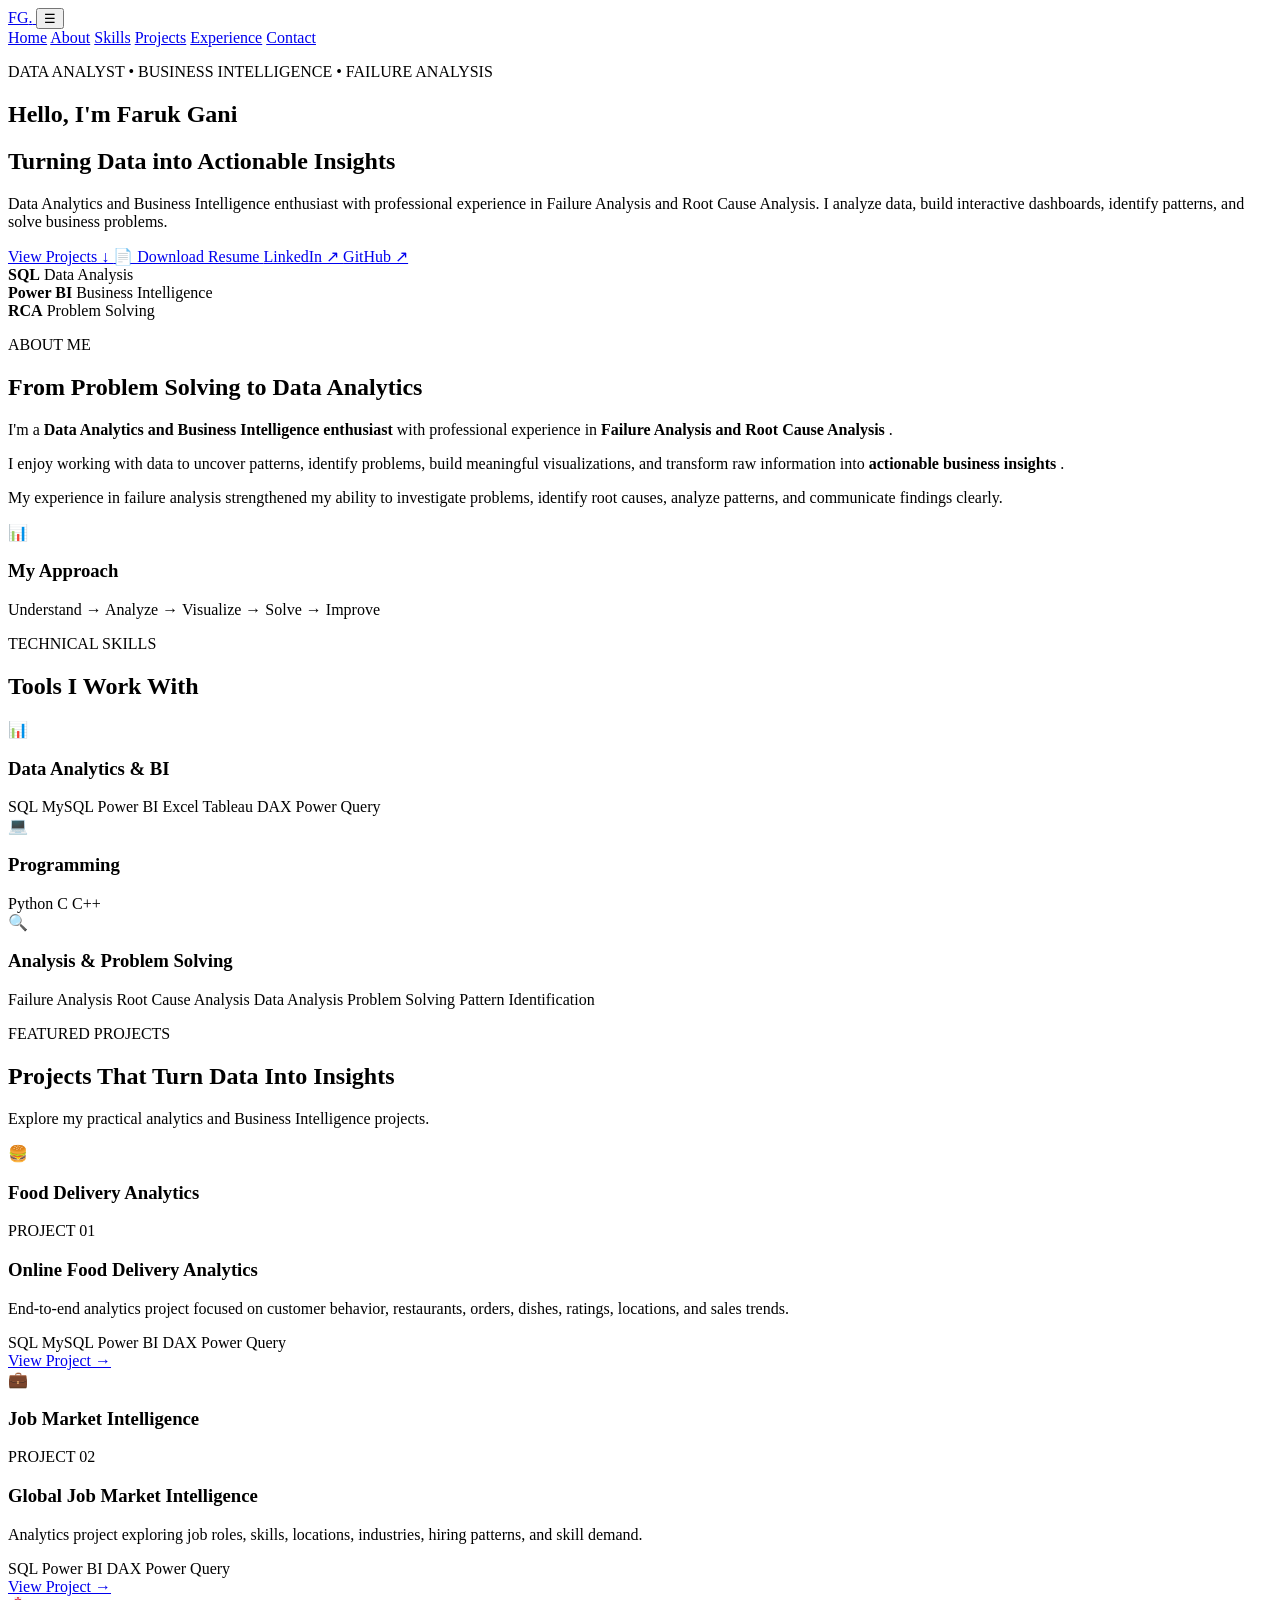
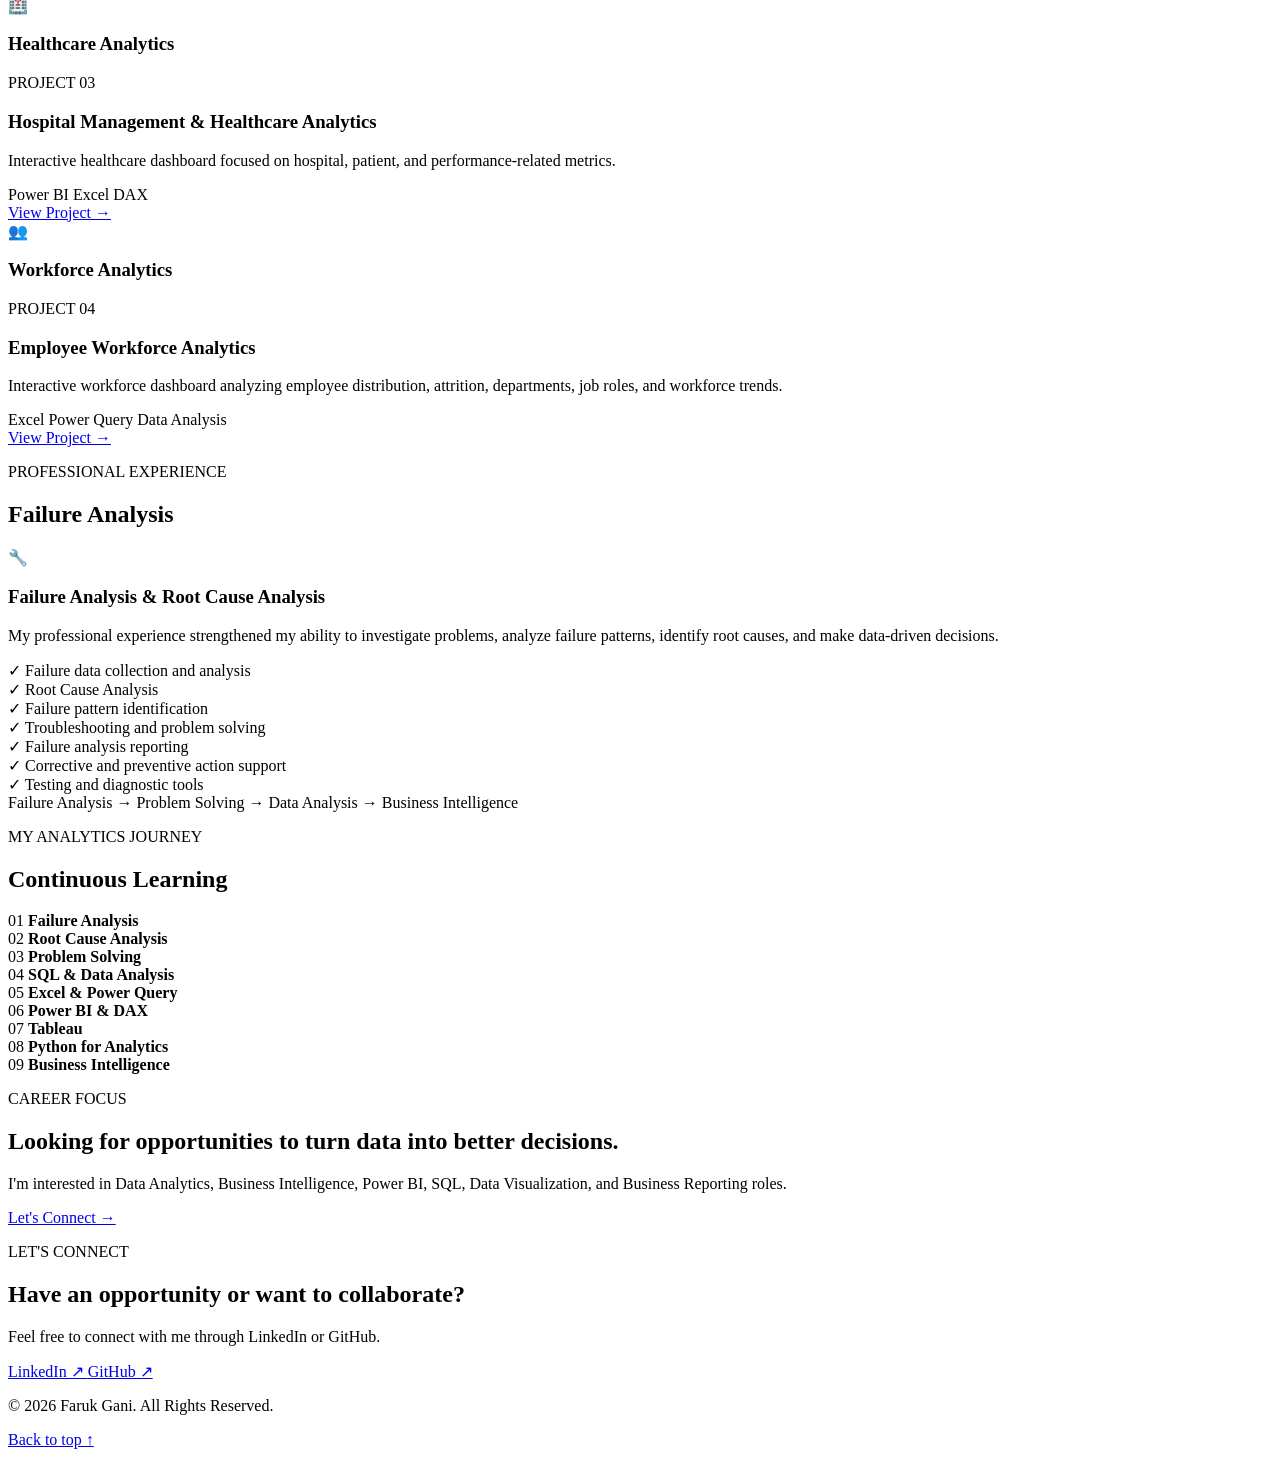
==== index.html @ 57f6fd1f "Add files via upload" ====
<!DOCTYPE html>
<html lang="en">
<head>
    <meta charset="UTF-8">
    <meta name="viewport" content="width=device-width, initial-scale=1.0">

    <meta name="description"
          content="Faruk Gani - Data Analyst, Business Intelligence and Failure Analysis Portfolio">

    <meta name="author" content="Faruk Gani">

    <title>Faruk Gani | Data Analyst & BI Portfolio</title>

    <link rel="stylesheet" href="style.css">

    <!-- Google Font -->
    <link rel="preconnect" href="https://fonts.googleapis.com">
    <link rel="preconnect" href="https://fonts.gstatic.com" crossorigin>

    <link href="https://fonts.googleapis.com/css2?family=Inter:wght@400;500;600;700;800&display=swap"
          rel="stylesheet">
</head>

<body>

<!-- ================= NAVBAR ================= -->

<header class="navbar">

    <div class="container nav-container">

        <a href="#home" class="logo">
            FG<span>.</span>
        </a>

        <button class="menu-toggle" aria-label="Open navigation">
            ☰
        </button>

        <nav class="nav-links">

            <a href="#home">Home</a>
            <a href="#about">About</a>
            <a href="#skills">Skills</a>
            <a href="#projects">Projects</a>
            <a href="#experience">Experience</a>
            <a href="#contact">Contact</a>

        </nav>

    </div>

</header>


<!-- ================= MAIN ================= -->

<main>


<!-- ================= HERO ================= -->

<section id="home" class="hero">

    <div class="hero-glow"></div>

    <div class="container hero-container">

        <div class="hero-content">

            <p class="eyebrow">
                DATA ANALYST • BUSINESS INTELLIGENCE • FAILURE ANALYSIS
            </p>

            <h1>
                Hello, I'm
                <span>Faruk Gani</span>
            </h1>

            <h2>
                Turning Data into
                <span>Actionable Insights</span>
            </h2>

            <p class="hero-description">

                Data Analytics and Business Intelligence enthusiast with
                professional experience in Failure Analysis and Root Cause
                Analysis. I analyze data, build interactive dashboards,
                identify patterns, and solve business problems.

            </p>


            <!-- HERO BUTTONS -->

<div class="hero-buttons">

    <a href="#projects" class="btn btn-primary">
        View Projects ↓
    </a>

    <a href="Faruk-Gani-Resume.pdf"
       download
       class="btn btn-resume">
        📄 Download Resume
    </a>

    <a href="https://www.linkedin.com/in/faruk-gani-562056240"
       target="_blank"
       rel="noopener noreferrer"
       class="btn btn-outline">
        LinkedIn ↗
    </a>

    <a href="https://github.com/farukgani"
       target="_blank"
       rel="noopener noreferrer"
       class="btn btn-outline">
        GitHub ↗
    </a>

</div>


            <!-- QUICK STATS -->

            <div class="quick-stats">

                <div class="stat">

                    <strong>SQL</strong>

                    <span>
                        Data Analysis
                    </span>

                </div>


                <div class="stat">

                    <strong>Power BI</strong>

                    <span>
                        Business Intelligence
                    </span>

                </div>


                <div class="stat">

                    <strong>RCA</strong>

                    <span>
                        Problem Solving
                    </span>

                </div>

            </div>

        </div>

    </div>

</section>



<!-- ================= ABOUT ================= -->

<section id="about" class="section">

    <div class="container">

        <div class="section-heading">

            <p class="section-label">
                ABOUT ME
            </p>

            <h2>
                From Problem Solving to Data Analytics
            </h2>

        </div>


        <div class="about-grid">


            <div class="about-text">

                <p>

                    I'm a
                    <strong>
                        Data Analytics and Business Intelligence enthusiast
                    </strong>
                    with professional experience in
                    <strong>
                        Failure Analysis and Root Cause Analysis
                    </strong>.

                </p>


                <p>

                    I enjoy working with data to uncover patterns,
                    identify problems, build meaningful visualizations,
                    and transform raw information into
                    <strong>
                        actionable business insights
                    </strong>.

                </p>


                <p>

                    My experience in failure analysis strengthened my
                    ability to investigate problems, identify root causes,
                    analyze patterns, and communicate findings clearly.

                </p>

            </div>


            <div class="about-card">

                <div class="about-icon">
                    📊
                </div>

                <h3>
                    My Approach
                </h3>

                <p>
                    Understand → Analyze → Visualize → Solve → Improve
                </p>

            </div>

        </div>

    </div>

</section>



<!-- ================= SKILLS ================= -->

<section id="skills" class="section section-dark">

    <div class="container">

        <div class="section-heading center">

            <p class="section-label">
                TECHNICAL SKILLS
            </p>

            <h2>
                Tools I Work With
            </h2>

        </div>


        <div class="skills-grid">


            <!-- DATA ANALYTICS -->

            <div class="skill-card">

                <div class="skill-icon">
                    📊
                </div>

                <h3>
                    Data Analytics & BI
                </h3>

                <div class="tags">

                    <span>SQL</span>
                    <span>MySQL</span>
                    <span>Power BI</span>
                    <span>Excel</span>
                    <span>Tableau</span>
                    <span>DAX</span>
                    <span>Power Query</span>

                </div>

            </div>


            <!-- PROGRAMMING -->

            <div class="skill-card">

                <div class="skill-icon">
                    💻
                </div>

                <h3>
                    Programming
                </h3>

                <div class="tags">

                    <span>Python</span>
                    <span>C</span>
                    <span>C++</span>

                </div>

            </div>


            <!-- PROBLEM SOLVING -->

            <div class="skill-card">

                <div class="skill-icon">
                    🔍
                </div>

                <h3>
                    Analysis & Problem Solving
                </h3>

                <div class="tags">

                    <span>Failure Analysis</span>
                    <span>Root Cause Analysis</span>
                    <span>Data Analysis</span>
                    <span>Problem Solving</span>
                    <span>Pattern Identification</span>

                </div>

            </div>

        </div>

    </div>

</section>



<!-- ================= PROJECTS ================= -->

<section id="projects" class="section">

    <div class="container">

        <div class="section-heading">

            <p class="section-label">
                FEATURED PROJECTS
            </p>

            <h2>
                Projects That Turn Data Into Insights
            </h2>

            <p>
                Explore my practical analytics and Business Intelligence
                projects.
            </p>

        </div>


        <div class="projects-grid">


            <!-- PROJECT 1 -->

            <article class="project-card">

                <div class="project-image food">

                    <div class="project-icon">
                        🍔
                    </div>

                    <h3>
                        Food Delivery Analytics
                    </h3>

                </div>


                <div class="project-content">

                    <span class="project-number">
                        PROJECT 01
                    </span>

                    <h3>
                        Online Food Delivery Analytics
                    </h3>

                    <p>

                        End-to-end analytics project focused on customer
                        behavior, restaurants, orders, dishes, ratings,
                        locations, and sales trends.

                    </p>


                    <div class="tags">

                        <span>SQL</span>
                        <span>MySQL</span>
                        <span>Power BI</span>
                        <span>DAX</span>
                        <span>Power Query</span>

                    </div>


                    <a href="https://github.com/farukgani/Online-Food-Sales-Analysis-Dashboard"
                       target="_blank"
                       rel="noopener noreferrer"
                       class="project-link">

                        View Project →

                    </a>

                </div>

            </article>



            <!-- PROJECT 2 -->

            <article class="project-card">

                <div class="project-image jobs">

                    <div class="project-icon">
                        💼
                    </div>

                    <h3>
                        Job Market Intelligence
                    </h3>

                </div>


                <div class="project-content">

                    <span class="project-number">
                        PROJECT 02
                    </span>

                    <h3>
                        Global Job Market Intelligence
                    </h3>

                    <p>

                        Analytics project exploring job roles, skills,
                        locations, industries, hiring patterns,
                        and skill demand.

                    </p>


                    <div class="tags">

                        <span>SQL</span>
                        <span>Power BI</span>
                        <span>DAX</span>
                        <span>Power Query</span>

                    </div>


                    <a href="https://github.com/farukgani/Global-Job-Market-Intelligence-Dashboad"
                       target="_blank"
                       rel="noopener noreferrer"
                       class="project-link">

                        View Project →

                    </a>

                </div>

            </article>



            <!-- PROJECT 3 -->

            <article class="project-card">

                <div class="project-image hospital">

                    <div class="project-icon">
                        🏥
                    </div>

                    <h3>
                        Healthcare Analytics
                    </h3>

                </div>


                <div class="project-content">

                    <span class="project-number">
                        PROJECT 03
                    </span>

                    <h3>
                        Hospital Management & Healthcare Analytics
                    </h3>

                    <p>

                        Interactive healthcare dashboard focused on
                        hospital, patient, and performance-related
                        metrics.

                    </p>


                    <div class="tags">

                        <span>Power BI</span>
                        <span>Excel</span>
                        <span>DAX</span>

                    </div>


                    <a href="https://github.com/farukgani/Hospital-Management-and-Healthcare-Analytics-Dashboard"
                       target="_blank"
                       rel="noopener noreferrer"
                       class="project-link">

                        View Project →

                    </a>

                </div>

            </article>



            <!-- PROJECT 4 -->

            <article class="project-card">

                <div class="project-image employee">

                    <div class="project-icon">
                        👥
                    </div>

                    <h3>
                        Workforce Analytics
                    </h3>

                </div>


                <div class="project-content">

                    <span class="project-number">
                        PROJECT 04
                    </span>

                    <h3>
                        Employee Workforce Analytics
                    </h3>

                    <p>

                        Interactive workforce dashboard analyzing employee
                        distribution, attrition, departments, job roles,
                        and workforce trends.

                    </p>


                    <div class="tags">

                        <span>Excel</span>
                        <span>Power Query</span>
                        <span>Data Analysis</span>

                    </div>


                    <a href="https://github.com/farukgani/Employee-Workforce-Analytics-Dashboard-"
                       target="_blank"
                       rel="noopener noreferrer"
                       class="project-link">

                        View Project →

                    </a>

                </div>

            </article>


        </div>

    </div>

</section>



<!-- ================= EXPERIENCE ================= -->

<section id="experience" class="section section-light">

    <div class="container">

        <div class="section-heading">

            <p class="section-label">
                PROFESSIONAL EXPERIENCE
            </p>

            <h2>
                Failure Analysis
            </h2>

        </div>


        <div class="experience-card">


            <div class="experience-icon">
                🔧
            </div>


            <div class="experience-content">

                <h3>
                    Failure Analysis & Root Cause Analysis
                </h3>

                <p class="experience-summary">

                    My professional experience strengthened my ability
                    to investigate problems, analyze failure patterns,
                    identify root causes, and make data-driven decisions.

                </p>


                <div class="experience-list">

                    <div>
                        ✓ Failure data collection and analysis
                    </div>

                    <div>
                        ✓ Root Cause Analysis
                    </div>

                    <div>
                        ✓ Failure pattern identification
                    </div>

                    <div>
                        ✓ Troubleshooting and problem solving
                    </div>

                    <div>
                        ✓ Failure analysis reporting
                    </div>

                    <div>
                        ✓ Corrective and preventive action support
                    </div>

                    <div>
                        ✓ Testing and diagnostic tools
                    </div>

                </div>


                <div class="journey-line">

                    Failure Analysis
                    <span>→</span>

                    Problem Solving
                    <span>→</span>

                    Data Analysis
                    <span>→</span>

                    Business Intelligence

                </div>

            </div>

        </div>

    </div>

</section>



<!-- ================= JOURNEY ================= -->

<section class="section">

    <div class="container">

        <div class="section-heading center">

            <p class="section-label">
                MY ANALYTICS JOURNEY
            </p>

            <h2>
                Continuous Learning
            </h2>

        </div>


        <div class="timeline">


            <div class="timeline-item">

                <span>01</span>

                <strong>
                    Failure Analysis
                </strong>

            </div>


            <div class="timeline-item">

                <span>02</span>

                <strong>
                    Root Cause Analysis
                </strong>

            </div>


            <div class="timeline-item">

                <span>03</span>

                <strong>
                    Problem Solving
                </strong>

            </div>


            <div class="timeline-item">

                <span>04</span>

                <strong>
                    SQL & Data Analysis
                </strong>

            </div>


            <div class="timeline-item">

                <span>05</span>

                <strong>
                    Excel & Power Query
                </strong>

            </div>


            <div class="timeline-item">

                <span>06</span>

                <strong>
                    Power BI & DAX
                </strong>

            </div>


            <div class="timeline-item">

                <span>07</span>

                <strong>
                    Tableau
                </strong>

            </div>


            <div class="timeline-item">

                <span>08</span>

                <strong>
                    Python for Analytics
                </strong>

            </div>


            <div class="timeline-item">

                <span>09</span>

                <strong>
                    Business Intelligence
                </strong>

            </div>


        </div>

    </div>

</section>



<!-- ================= CAREER ================= -->

<section class="career-section">

    <div class="container career-container">

        <div>

            <p class="section-label">
                CAREER FOCUS
            </p>

            <h2>
                Looking for opportunities to turn data into better decisions.
            </h2>

            <p>

                I'm interested in Data Analytics, Business Intelligence,
                Power BI, SQL, Data Visualization, and Business Reporting roles.

            </p>

        </div>


        <a href="#contact" class="btn btn-primary">
            Let's Connect →
        </a>

    </div>

</section>



<!-- ================= CONTACT ================= -->

<section id="contact" class="section contact">

    <div class="container center">

        <p class="section-label">
            LET'S CONNECT
        </p>

        <h2>
            Have an opportunity or want to collaborate?
        </h2>

        <p>
            Feel free to connect with me through LinkedIn or GitHub.
        </p>


        <div class="contact-buttons">

            <a href="https://www.linkedin.com/in/faruk-gani-562056240"
               target="_blank"
               rel="noopener noreferrer"
               class="btn btn-primary">

                LinkedIn ↗

            </a>


            <a href="https://github.com/farukgani"
               target="_blank"
               rel="noopener noreferrer"
               class="btn btn-dark">

                GitHub ↗

            </a>

        </div>

    </div>

</section>


</main>



<!-- ================= FOOTER ================= -->

<footer>

    <div class="container footer-container">

        <p>
            © 2026 Faruk Gani. All Rights Reserved.
        </p>

        <a href="#home">
            Back to top ↑
        </a>

    </div>

</footer>



<!-- ================= JAVASCRIPT ================= -->

<script>

    const menuToggle = document.querySelector(".menu-toggle");

    const navLinks = document.querySelector(".nav-links");


    menuToggle.addEventListener("click", function () {

        navLinks.classList.toggle("active");

    });


    document.querySelectorAll(".nav-links a").forEach(function (link) {

        link.addEventListener("click", function () {

            navLinks.classList.remove("active");

        });

    });

</script>


</body>
</html>
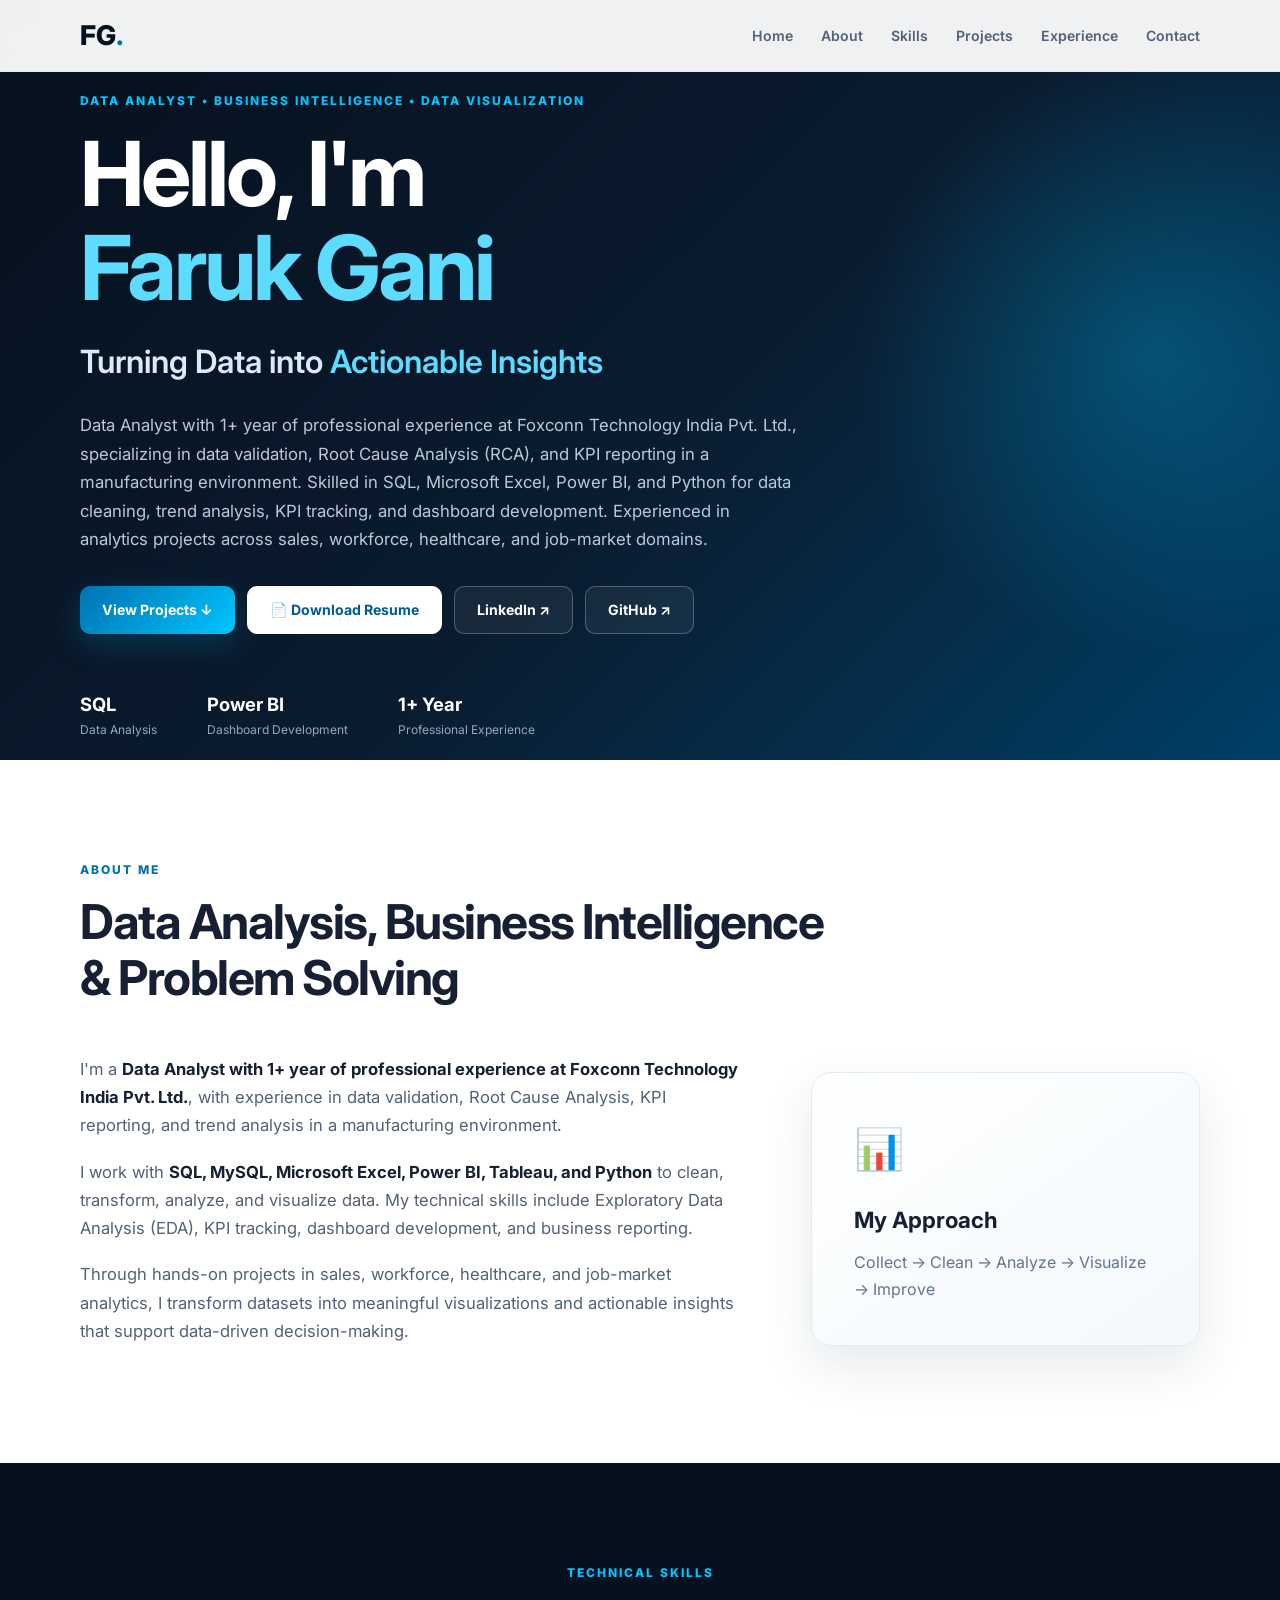
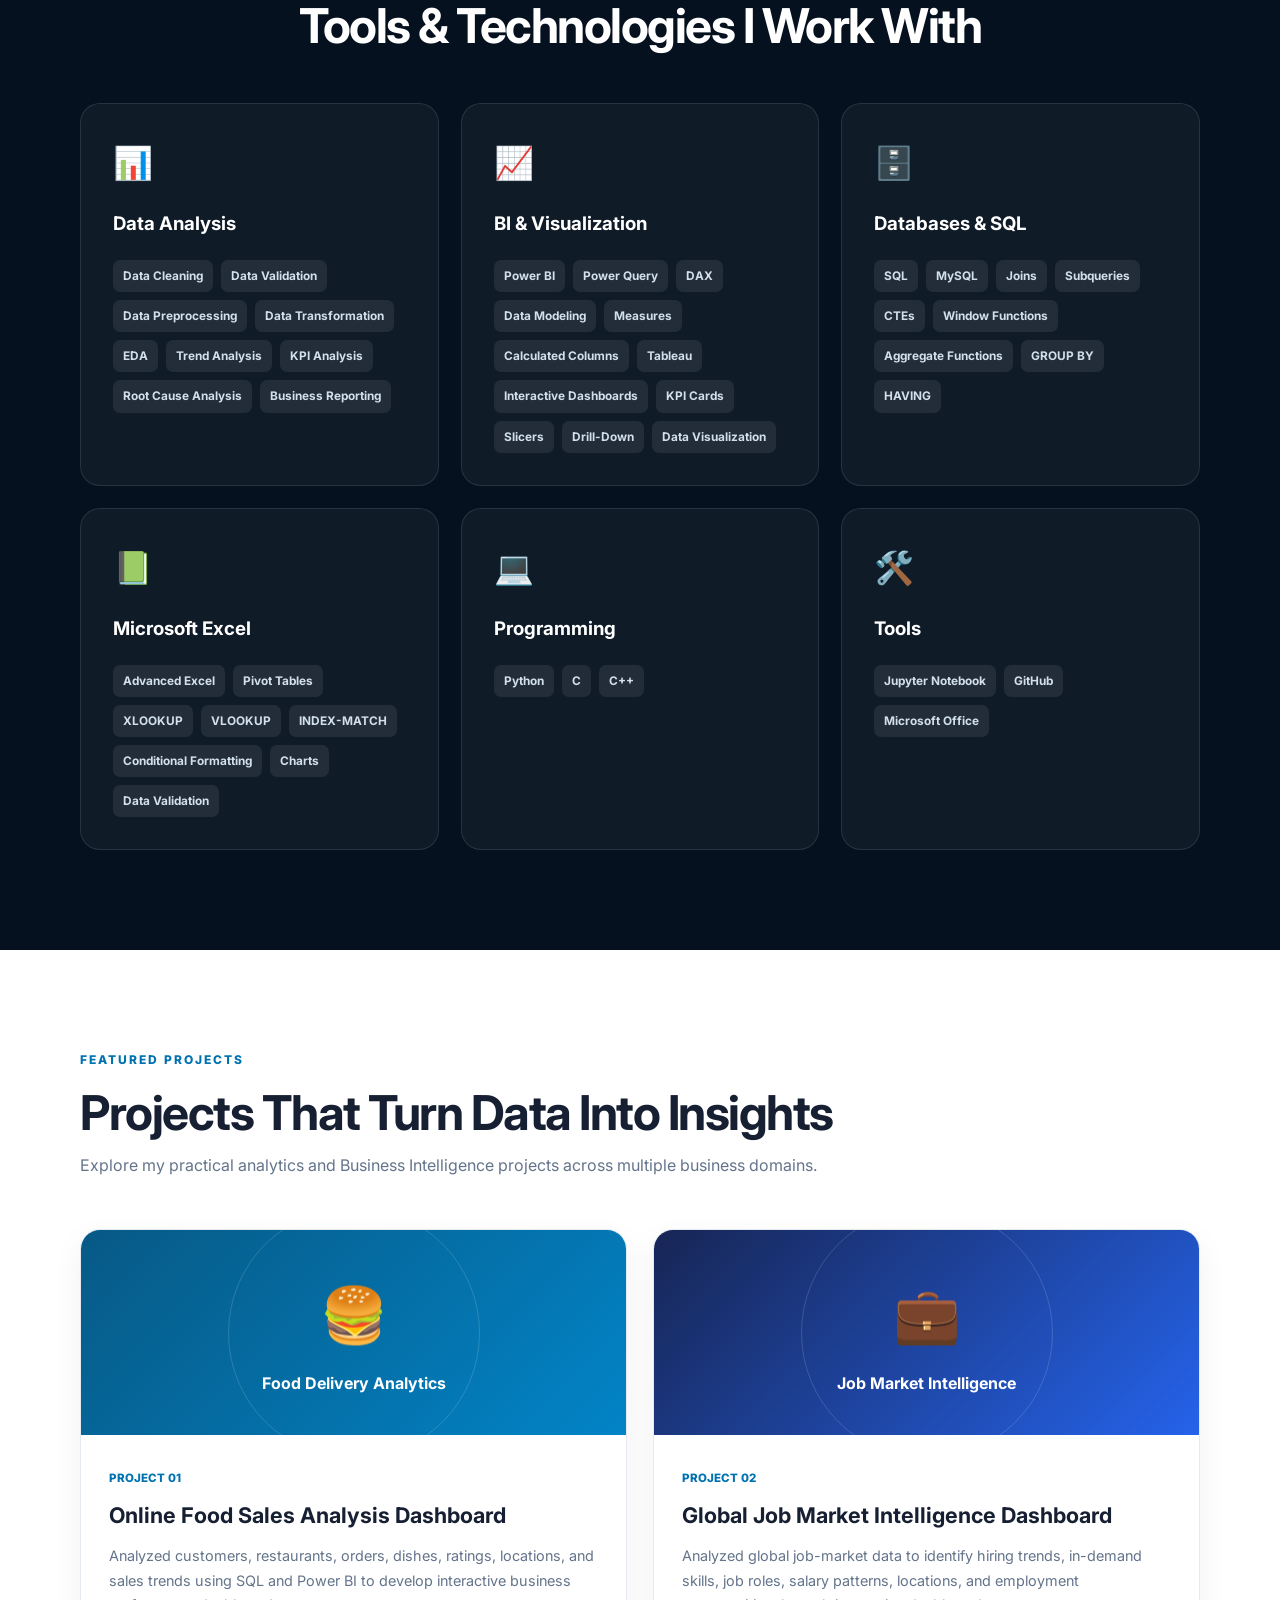
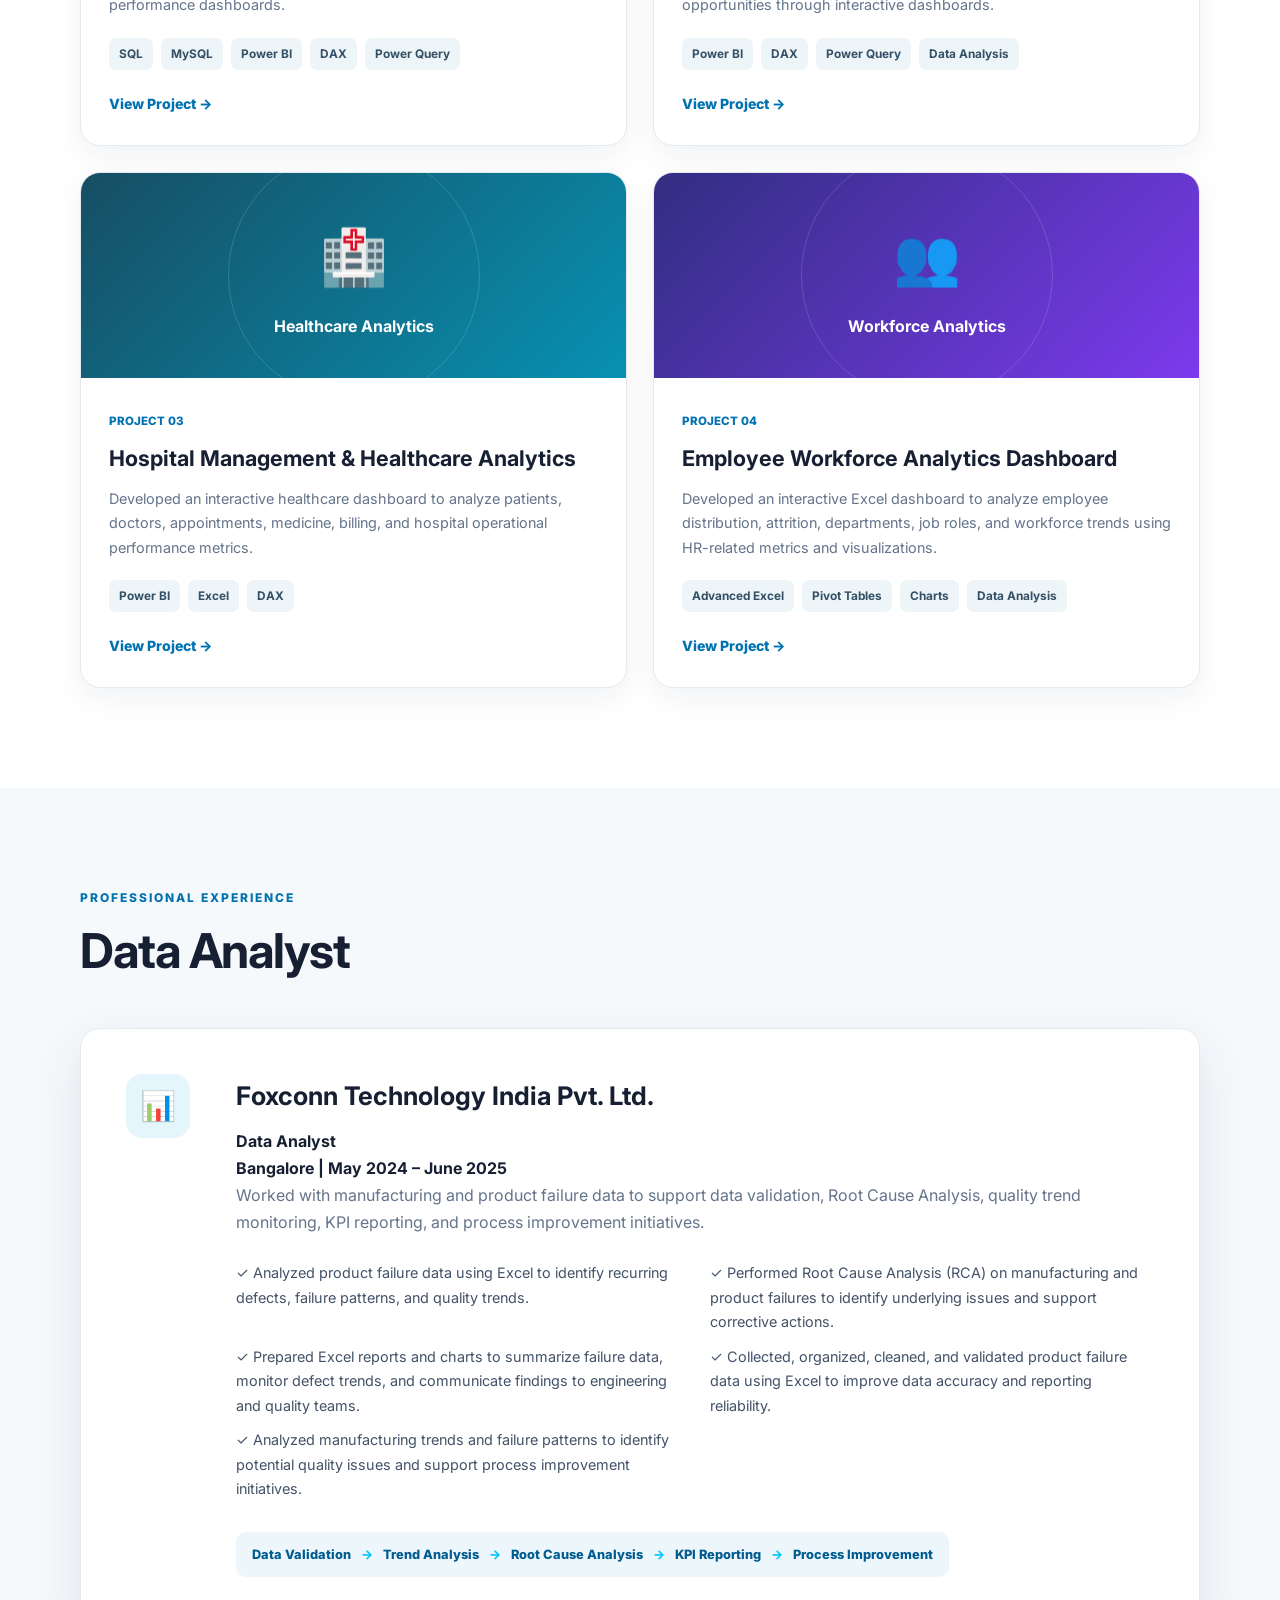
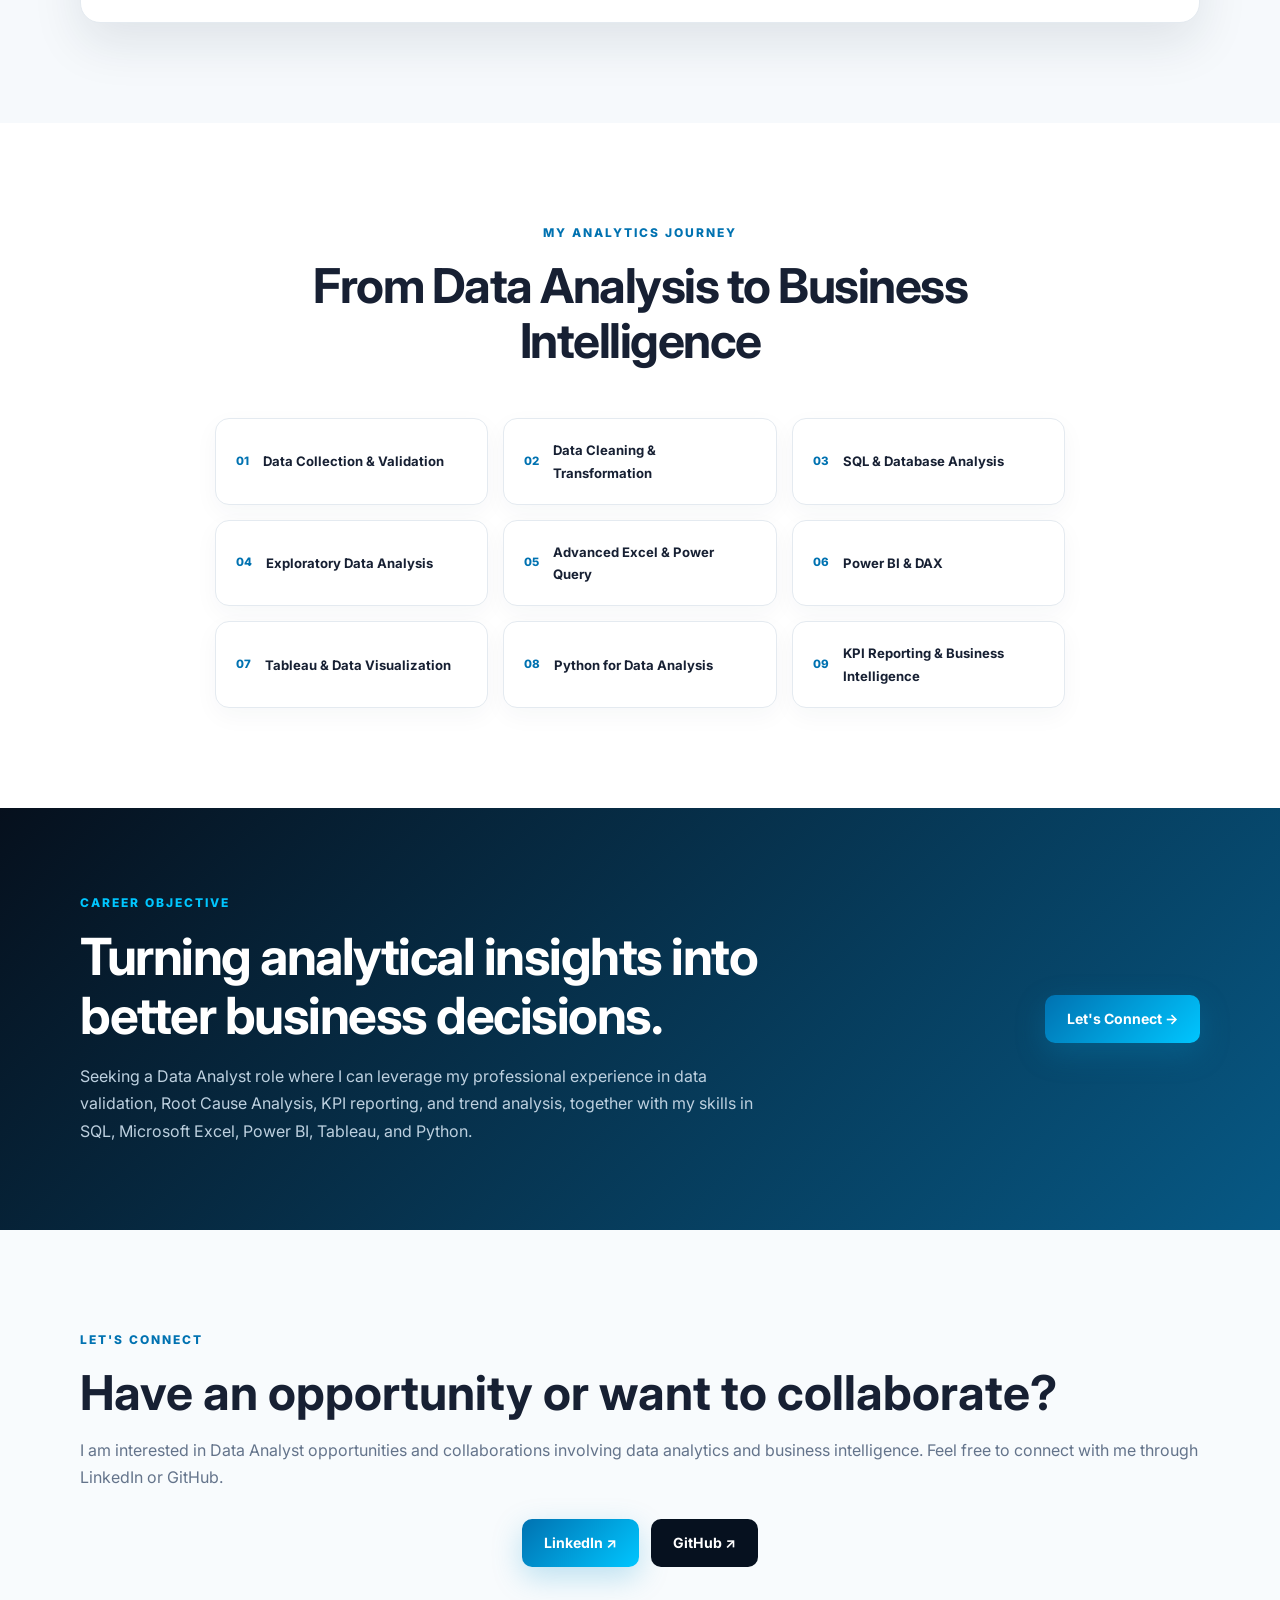
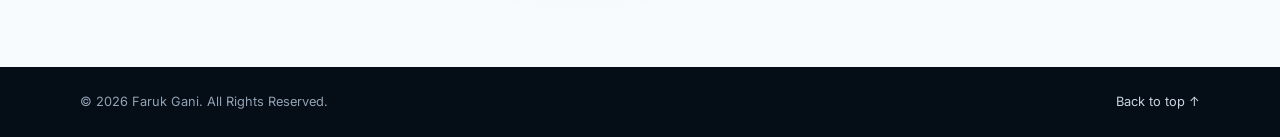
==== commit 77f149e3: "Update index.html" ====
--- a/index.html
+++ b/index.html
@@ -1,3 +1,4 @@
+
 <!DOCTYPE html>
 <html lang="en">
 <head>
@@ -5,11 +6,11 @@
     <meta name="viewport" content="width=device-width, initial-scale=1.0">
 
     <meta name="description"
-          content="Faruk Gani - Data Analyst, Business Intelligence and Failure Analysis Portfolio">
+          content="Faruk Gani - Data Analyst Portfolio specializing in SQL, Power BI, Excel, Python, Tableau, KPI Reporting and Business Intelligence.">
 
     <meta name="author" content="Faruk Gani">
 
-    <title>Faruk Gani | Data Analyst & BI Portfolio</title>
+    <title>Faruk Gani | Data Analyst Portfolio</title>
 
     <link rel="stylesheet" href="style.css">
 
@@ -38,14 +39,12 @@
         </button>
 
         <nav class="nav-links">
-
             <a href="#home">Home</a>
             <a href="#about">About</a>
             <a href="#skills">Skills</a>
             <a href="#projects">Projects</a>
             <a href="#experience">Experience</a>
             <a href="#contact">Contact</a>
-
         </nav>
 
     </div>
@@ -57,7 +56,6 @@
 
 <main>
 
-
 <!-- ================= HERO ================= -->
 
 <section id="home" class="hero">
@@ -69,7 +67,7 @@
         <div class="hero-content">
 
             <p class="eyebrow">
-                DATA ANALYST • BUSINESS INTELLIGENCE • FAILURE ANALYSIS
+                DATA ANALYST • BUSINESS INTELLIGENCE • DATA VISUALIZATION
             </p>
 
             <h1>
@@ -83,80 +81,63 @@
             </h2>
 
             <p class="hero-description">
-
-                Data Analytics and Business Intelligence enthusiast with
-                professional experience in Failure Analysis and Root Cause
-                Analysis. I analyze data, build interactive dashboards,
-                identify patterns, and solve business problems.
-
+                Data Analyst with 1+ year of professional experience at
+                Foxconn Technology India Pvt. Ltd., specializing in data
+                validation, Root Cause Analysis (RCA), and KPI reporting
+                in a manufacturing environment. Skilled in SQL, Microsoft
+                Excel, Power BI, and Python for data cleaning, trend
+                analysis, KPI tracking, and dashboard development.
+                Experienced in analytics projects across sales, workforce,
+                healthcare, and job-market domains.
             </p>
 
-
             <!-- HERO BUTTONS -->
 
-<div class="hero-buttons">
-
-    <a href="#projects" class="btn btn-primary">
-        View Projects ↓
-    </a>
-
-    <a href="Faruk-Gani-Resume.pdf"
-       download
-       class="btn btn-resume">
-        📄 Download Resume
-    </a>
-
-    <a href="https://www.linkedin.com/in/faruk-gani-562056240"
-       target="_blank"
-       rel="noopener noreferrer"
-       class="btn btn-outline">
-        LinkedIn ↗
-    </a>
-
-    <a href="https://github.com/farukgani"
-       target="_blank"
-       rel="noopener noreferrer"
-       class="btn btn-outline">
-        GitHub ↗
-    </a>
-
-</div>
-
+            <div class="hero-buttons">
+
+                <a href="#projects" class="btn btn-primary">
+                    View Projects ↓
+                </a>
+
+                <a href="Faruk-Gani-Resume.pdf"
+                   download
+                   class="btn btn-resume">
+                    📄 Download Resume
+                </a>
+
+                <a href="https://www.linkedin.com/in/faruk-gani-562056240"
+                   target="_blank"
+                   rel="noopener noreferrer"
+                   class="btn btn-outline">
+                    LinkedIn ↗
+                </a>
+
+                <a href="https://github.com/farukgani"
+                   target="_blank"
+                   rel="noopener noreferrer"
+                   class="btn btn-outline">
+                    GitHub ↗
+                </a>
+
+            </div>
 
             <!-- QUICK STATS -->
 
             <div class="quick-stats">
 
                 <div class="stat">
-
                     <strong>SQL</strong>
-
-                    <span>
-                        Data Analysis
-                    </span>
-
-                </div>
-
+                    <span>Data Analysis</span>
+                </div>
 
                 <div class="stat">
-
                     <strong>Power BI</strong>
-
-                    <span>
-                        Business Intelligence
-                    </span>
-
-                </div>
-
+                    <span>Dashboard Development</span>
+                </div>
 
                 <div class="stat">
-
-                    <strong>RCA</strong>
-
-                    <span>
-                        Problem Solving
-                    </span>
-
+                    <strong>1+ Year</strong>
+                    <span>Professional Experience</span>
                 </div>
 
             </div>
@@ -168,7 +149,6 @@
 </section>
 
 
-
 <!-- ================= ABOUT ================= -->
 
 <section id="about" class="section">
@@ -177,71 +157,51 @@
 
         <div class="section-heading">
 
-            <p class="section-label">
-                ABOUT ME
-            </p>
+            <p class="section-label">ABOUT ME</p>
 
             <h2>
-                From Problem Solving to Data Analytics
+                Data Analysis, Business Intelligence & Problem Solving
             </h2>
 
         </div>
 
-
         <div class="about-grid">
 
-
             <div class="about-text">
 
                 <p>
-
-                    I'm a
-                    <strong>
-                        Data Analytics and Business Intelligence enthusiast
-                    </strong>
-                    with professional experience in
-                    <strong>
-                        Failure Analysis and Root Cause Analysis
-                    </strong>.
-
+                    I'm a <strong>Data Analyst with 1+ year of professional
+                    experience at Foxconn Technology India Pvt. Ltd.</strong>,
+                    with experience in data validation, Root Cause Analysis,
+                    KPI reporting, and trend analysis in a manufacturing
+                    environment.
                 </p>
 
-
                 <p>
-
-                    I enjoy working with data to uncover patterns,
-                    identify problems, build meaningful visualizations,
-                    and transform raw information into
-                    <strong>
-                        actionable business insights
-                    </strong>.
-
+                    I work with <strong>SQL, MySQL, Microsoft Excel,
+                    Power BI, Tableau, and Python</strong> to clean,
+                    transform, analyze, and visualize data. My technical
+                    skills include Exploratory Data Analysis (EDA),
+                    KPI tracking, dashboard development, and business reporting.
                 </p>
 
-
                 <p>
-
-                    My experience in failure analysis strengthened my
-                    ability to investigate problems, identify root causes,
-                    analyze patterns, and communicate findings clearly.
-
+                    Through hands-on projects in sales, workforce,
+                    healthcare, and job-market analytics, I transform
+                    datasets into meaningful visualizations and actionable
+                    insights that support data-driven decision-making.
                 </p>
 
             </div>
 
-
             <div class="about-card">
 
-                <div class="about-icon">
-                    📊
-                </div>
-
-                <h3>
-                    My Approach
-                </h3>
+                <div class="about-icon">📊</div>
+
+                <h3>My Approach</h3>
 
                 <p>
-                    Understand → Analyze → Visualize → Solve → Improve
+                    Collect → Clean → Analyze → Visualize → Improve
                 </p>
 
             </div>
@@ -253,7 +213,6 @@
 </section>
 
 
-
 <!-- ================= SKILLS ================= -->
 
 <section id="skills" class="section section-dark">
@@ -262,90 +221,132 @@
 
         <div class="section-heading center">
 
-            <p class="section-label">
-                TECHNICAL SKILLS
-            </p>
-
-            <h2>
-                Tools I Work With
-            </h2>
-
-        </div>
-
+            <p class="section-label">TECHNICAL SKILLS</p>
+
+            <h2>Tools & Technologies I Work With</h2>
+
+        </div>
 
         <div class="skills-grid">
 
-
-            <!-- DATA ANALYTICS -->
+            <!-- DATA ANALYSIS -->
 
             <div class="skill-card">
 
-                <div class="skill-icon">
-                    📊
-                </div>
-
-                <h3>
-                    Data Analytics & BI
-                </h3>
+                <div class="skill-icon">📊</div>
+
+                <h3>Data Analysis</h3>
 
                 <div class="tags">
-
+                    <span>Data Cleaning</span>
+                    <span>Data Validation</span>
+                    <span>Data Preprocessing</span>
+                    <span>Data Transformation</span>
+                    <span>EDA</span>
+                    <span>Trend Analysis</span>
+                    <span>KPI Analysis</span>
+                    <span>Root Cause Analysis</span>
+                    <span>Business Reporting</span>
+                </div>
+
+            </div>
+
+            <!-- BI & VISUALIZATION -->
+
+            <div class="skill-card">
+
+                <div class="skill-icon">📈</div>
+
+                <h3>BI & Visualization</h3>
+
+                <div class="tags">
+                    <span>Power BI</span>
+                    <span>Power Query</span>
+                    <span>DAX</span>
+                    <span>Data Modeling</span>
+                    <span>Measures</span>
+                    <span>Calculated Columns</span>
+                    <span>Tableau</span>
+                    <span>Interactive Dashboards</span>
+                    <span>KPI Cards</span>
+                    <span>Slicers</span>
+                    <span>Drill-Down</span>
+                    <span>Data Visualization</span>
+                </div>
+
+            </div>
+
+            <!-- DATABASES & SQL -->
+
+            <div class="skill-card">
+
+                <div class="skill-icon">🗄️</div>
+
+                <h3>Databases & SQL</h3>
+
+                <div class="tags">
                     <span>SQL</span>
                     <span>MySQL</span>
-                    <span>Power BI</span>
-                    <span>Excel</span>
-                    <span>Tableau</span>
-                    <span>DAX</span>
-                    <span>Power Query</span>
-
-                </div>
-
-            </div>
-
+                    <span>Joins</span>
+                    <span>Subqueries</span>
+                    <span>CTEs</span>
+                    <span>Window Functions</span>
+                    <span>Aggregate Functions</span>
+                    <span>GROUP BY</span>
+                    <span>HAVING</span>
+                </div>
+
+            </div>
+
+            <!-- MICROSOFT EXCEL -->
+
+            <div class="skill-card">
+
+                <div class="skill-icon">📗</div>
+
+                <h3>Microsoft Excel</h3>
+
+                <div class="tags">
+                    <span>Advanced Excel</span>
+                    <span>Pivot Tables</span>
+                    <span>XLOOKUP</span>
+                    <span>VLOOKUP</span>
+                    <span>INDEX-MATCH</span>
+                    <span>Conditional Formatting</span>
+                    <span>Charts</span>
+                    <span>Data Validation</span>
+                </div>
+
+            </div>
 
             <!-- PROGRAMMING -->
 
             <div class="skill-card">
 
-                <div class="skill-icon">
-                    💻
-                </div>
-
-                <h3>
-                    Programming
-                </h3>
+                <div class="skill-icon">💻</div>
+
+                <h3>Programming</h3>
 
                 <div class="tags">
-
                     <span>Python</span>
                     <span>C</span>
                     <span>C++</span>
-
-                </div>
-
-            </div>
-
-
-            <!-- PROBLEM SOLVING -->
+                </div>
+
+            </div>
+
+            <!-- TOOLS -->
 
             <div class="skill-card">
 
-                <div class="skill-icon">
-                    🔍
-                </div>
-
-                <h3>
-                    Analysis & Problem Solving
-                </h3>
+                <div class="skill-icon">🛠️</div>
+
+                <h3>Tools</h3>
 
                 <div class="tags">
-
-                    <span>Failure Analysis</span>
-                    <span>Root Cause Analysis</span>
-                    <span>Data Analysis</span>
-                    <span>Problem Solving</span>
-                    <span>Pattern Identification</span>
-
+                    <span>Jupyter Notebook</span>
+                    <span>GitHub</span>
+                    <span>Microsoft Office</span>
                 </div>
 
             </div>
@@ -357,7 +358,6 @@
 </section>
 
 
-
 <!-- ================= PROJECTS ================= -->
 
 <section id="projects" class="section">
@@ -366,267 +366,191 @@
 
         <div class="section-heading">
 
-            <p class="section-label">
-                FEATURED PROJECTS
-            </p>
-
-            <h2>
-                Projects That Turn Data Into Insights
-            </h2>
+            <p class="section-label">FEATURED PROJECTS</p>
+
+            <h2>Projects That Turn Data Into Insights</h2>
 
             <p>
                 Explore my practical analytics and Business Intelligence
-                projects.
+                projects across multiple business domains.
             </p>
 
         </div>
 
-
         <div class="projects-grid">
 
-
             <!-- PROJECT 1 -->
 
             <article class="project-card">
 
                 <div class="project-image food">
 
-                    <div class="project-icon">
-                        🍔
-                    </div>
-
-                    <h3>
-                        Food Delivery Analytics
-                    </h3>
-
-                </div>
-
+                    <div class="project-icon">🍔</div>
+
+                    <h3>Food Delivery Analytics</h3>
+
+                </div>
 
                 <div class="project-content">
 
-                    <span class="project-number">
-                        PROJECT 01
-                    </span>
-
-                    <h3>
-                        Online Food Delivery Analytics
-                    </h3>
+                    <span class="project-number">PROJECT 01</span>
+
+                    <h3>Online Food Sales Analysis Dashboard</h3>
 
                     <p>
-
-                        End-to-end analytics project focused on customer
-                        behavior, restaurants, orders, dishes, ratings,
-                        locations, and sales trends.
-
+                        Analyzed customers, restaurants, orders, dishes,
+                        ratings, locations, and sales trends using SQL
+                        and Power BI to develop interactive business
+                        performance dashboards.
                     </p>
 
-
                     <div class="tags">
-
                         <span>SQL</span>
                         <span>MySQL</span>
                         <span>Power BI</span>
                         <span>DAX</span>
                         <span>Power Query</span>
-
                     </div>
-
 
                     <a href="https://github.com/farukgani/Online-Food-Sales-Analysis-Dashboard"
                        target="_blank"
                        rel="noopener noreferrer"
                        class="project-link">
-
                         View Project →
-
                     </a>
 
                 </div>
 
             </article>
 
-
-
             <!-- PROJECT 2 -->
 
             <article class="project-card">
 
                 <div class="project-image jobs">
 
-                    <div class="project-icon">
-                        💼
-                    </div>
-
-                    <h3>
-                        Job Market Intelligence
-                    </h3>
-
-                </div>
-
+                    <div class="project-icon">💼</div>
+
+                    <h3>Job Market Intelligence</h3>
+
+                </div>
 
                 <div class="project-content">
 
-                    <span class="project-number">
-                        PROJECT 02
-                    </span>
-
-                    <h3>
-                        Global Job Market Intelligence
-                    </h3>
+                    <span class="project-number">PROJECT 02</span>
+
+                    <h3>Global Job Market Intelligence Dashboard</h3>
 
                     <p>
-
-                        Analytics project exploring job roles, skills,
-                        locations, industries, hiring patterns,
-                        and skill demand.
-
+                        Analyzed global job-market data to identify
+                        hiring trends, in-demand skills, job roles,
+                        salary patterns, locations, and employment
+                        opportunities through interactive dashboards.
                     </p>
 
-
                     <div class="tags">
-
-                        <span>SQL</span>
                         <span>Power BI</span>
                         <span>DAX</span>
                         <span>Power Query</span>
-
+                        <span>Data Analysis</span>
                     </div>
-
 
                     <a href="https://github.com/farukgani/Global-Job-Market-Intelligence-Dashboad"
                        target="_blank"
                        rel="noopener noreferrer"
                        class="project-link">
-
                         View Project →
-
                     </a>
 
                 </div>
 
             </article>
 
-
-
             <!-- PROJECT 3 -->
 
             <article class="project-card">
 
                 <div class="project-image hospital">
 
-                    <div class="project-icon">
-                        🏥
-                    </div>
-
-                    <h3>
-                        Healthcare Analytics
-                    </h3>
-
-                </div>
-
+                    <div class="project-icon">🏥</div>
+
+                    <h3>Healthcare Analytics</h3>
+
+                </div>
 
                 <div class="project-content">
 
-                    <span class="project-number">
-                        PROJECT 03
-                    </span>
-
-                    <h3>
-                        Hospital Management & Healthcare Analytics
-                    </h3>
+                    <span class="project-number">PROJECT 03</span>
+
+                    <h3>Hospital Management & Healthcare Analytics</h3>
 
                     <p>
-
-                        Interactive healthcare dashboard focused on
-                        hospital, patient, and performance-related
-                        metrics.
-
+                        Developed an interactive healthcare dashboard
+                        to analyze patients, doctors, appointments,
+                        medicine, billing, and hospital operational
+                        performance metrics.
                     </p>
 
-
                     <div class="tags">
-
                         <span>Power BI</span>
                         <span>Excel</span>
                         <span>DAX</span>
-
                     </div>
-
 
                     <a href="https://github.com/farukgani/Hospital-Management-and-Healthcare-Analytics-Dashboard"
                        target="_blank"
                        rel="noopener noreferrer"
                        class="project-link">
-
                         View Project →
-
                     </a>
 
                 </div>
 
             </article>
 
-
-
             <!-- PROJECT 4 -->
 
             <article class="project-card">
 
                 <div class="project-image employee">
 
-                    <div class="project-icon">
-                        👥
+                    <div class="project-icon">👥</div>
+
+                    <h3>Workforce Analytics</h3>
+
+                </div>
+
+                <div class="project-content">
+
+                    <span class="project-number">PROJECT 04</span>
+
+                    <h3>Employee Workforce Analytics Dashboard</h3>
+
+                    <p>
+                        Developed an interactive Excel dashboard to
+                        analyze employee distribution, attrition,
+                        departments, job roles, and workforce trends
+                        using HR-related metrics and visualizations.
+                    </p>
+
+                    <div class="tags">
+                        <span>Advanced Excel</span>
+                        <span>Pivot Tables</span>
+                        <span>Charts</span>
+                        <span>Data Analysis</span>
                     </div>
-
-                    <h3>
-                        Workforce Analytics
-                    </h3>
-
-                </div>
-
-
-                <div class="project-content">
-
-                    <span class="project-number">
-                        PROJECT 04
-                    </span>
-
-                    <h3>
-                        Employee Workforce Analytics
-                    </h3>
-
-                    <p>
-
-                        Interactive workforce dashboard analyzing employee
-                        distribution, attrition, departments, job roles,
-                        and workforce trends.
-
-                    </p>
-
-
-                    <div class="tags">
-
-                        <span>Excel</span>
-                        <span>Power Query</span>
-                        <span>Data Analysis</span>
-
-                    </div>
-
 
                     <a href="https://github.com/farukgani/Employee-Workforce-Analytics-Dashboard-"
                        target="_blank"
                        rel="noopener noreferrer"
                        class="project-link">
-
                         View Project →
-
                     </a>
 
                 </div>
 
             </article>
 
-
         </div>
 
     </div>
@@ -634,7 +558,6 @@
 </section>
 
 
-
 <!-- ================= EXPERIENCE ================= -->
 
 <section id="experience" class="section section-light">
@@ -643,252 +566,177 @@
 
         <div class="section-heading">
 
-            <p class="section-label">
-                PROFESSIONAL EXPERIENCE
+            <p class="section-label">PROFESSIONAL EXPERIENCE</p>
+
+            <h2>Data Analyst</h2>
+
+        </div>
+
+        <div class="experience-card">
+
+            <div class="experience-icon">📊</div>
+
+            <div class="experience-content">
+
+                <h3>Foxconn Technology India Pvt. Ltd.</h3>
+
+                <p><strong>Data Analyst</strong></p>
+
+                <p><strong>Bangalore | May 2024 – June 2025</strong></p>
+
+                <p class="experience-summary">
+                    Worked with manufacturing and product failure data
+                    to support data validation, Root Cause Analysis,
+                    quality trend monitoring, KPI reporting, and
+                    process improvement initiatives.
+                </p>
+
+                <div class="experience-list">
+
+                    <div>
+                        ✓ Analyzed product failure data using Excel to
+                        identify recurring defects, failure patterns,
+                        and quality trends.
+                    </div>
+
+                    <div>
+                        ✓ Performed Root Cause Analysis (RCA) on
+                        manufacturing and product failures to identify
+                        underlying issues and support corrective actions.
+                    </div>
+
+                    <div>
+                        ✓ Prepared Excel reports and charts to summarize
+                        failure data, monitor defect trends, and
+                        communicate findings to engineering and quality teams.
+                    </div>
+
+                    <div>
+                        ✓ Collected, organized, cleaned, and validated
+                        product failure data using Excel to improve
+                        data accuracy and reporting reliability.
+                    </div>
+
+                    <div>
+                        ✓ Analyzed manufacturing trends and failure
+                        patterns to identify potential quality issues
+                        and support process improvement initiatives.
+                    </div>
+
+                </div>
+
+                <div class="journey-line">
+                    Data Validation
+                    <span>→</span>
+                    Trend Analysis
+                    <span>→</span>
+                    Root Cause Analysis
+                    <span>→</span>
+                    KPI Reporting
+                    <span>→</span>
+                    Process Improvement
+                </div>
+
+            </div>
+
+        </div>
+
+    </div>
+
+</section>
+
+
+<!-- ================= JOURNEY ================= -->
+
+<section class="section">
+
+    <div class="container">
+
+        <div class="section-heading center">
+
+            <p class="section-label">MY ANALYTICS JOURNEY</p>
+
+            <h2>From Data Analysis to Business Intelligence</h2>
+
+        </div>
+
+        <div class="timeline">
+
+            <div class="timeline-item">
+                <span>01</span>
+                <strong>Data Collection & Validation</strong>
+            </div>
+
+            <div class="timeline-item">
+                <span>02</span>
+                <strong>Data Cleaning & Transformation</strong>
+            </div>
+
+            <div class="timeline-item">
+                <span>03</span>
+                <strong>SQL & Database Analysis</strong>
+            </div>
+
+            <div class="timeline-item">
+                <span>04</span>
+                <strong>Exploratory Data Analysis</strong>
+            </div>
+
+            <div class="timeline-item">
+                <span>05</span>
+                <strong>Advanced Excel & Power Query</strong>
+            </div>
+
+            <div class="timeline-item">
+                <span>06</span>
+                <strong>Power BI & DAX</strong>
+            </div>
+
+            <div class="timeline-item">
+                <span>07</span>
+                <strong>Tableau & Data Visualization</strong>
+            </div>
+
+            <div class="timeline-item">
+                <span>08</span>
+                <strong>Python for Data Analysis</strong>
+            </div>
+
+            <div class="timeline-item">
+                <span>09</span>
+                <strong>KPI Reporting & Business Intelligence</strong>
+            </div>
+
+        </div>
+
+    </div>
+
+</section>
+
+
+<!-- ================= CAREER ================= -->
+
+<section class="career-section">
+
+    <div class="container career-container">
+
+        <div>
+
+            <p class="section-label">CAREER OBJECTIVE</p>
+
+            <h2>
+                Turning analytical insights into better business decisions.
+            </h2>
+
+            <p>
+                Seeking a Data Analyst role where I can leverage my
+                professional experience in data validation, Root Cause
+                Analysis, KPI reporting, and trend analysis, together
+                with my skills in SQL, Microsoft Excel, Power BI,
+                Tableau, and Python.
             </p>
 
-            <h2>
-                Failure Analysis
-            </h2>
-
-        </div>
-
-
-        <div class="experience-card">
-
-
-            <div class="experience-icon">
-                🔧
-            </div>
-
-
-            <div class="experience-content">
-
-                <h3>
-                    Failure Analysis & Root Cause Analysis
-                </h3>
-
-                <p class="experience-summary">
-
-                    My professional experience strengthened my ability
-                    to investigate problems, analyze failure patterns,
-                    identify root causes, and make data-driven decisions.
-
-                </p>
-
-
-                <div class="experience-list">
-
-                    <div>
-                        ✓ Failure data collection and analysis
-                    </div>
-
-                    <div>
-                        ✓ Root Cause Analysis
-                    </div>
-
-                    <div>
-                        ✓ Failure pattern identification
-                    </div>
-
-                    <div>
-                        ✓ Troubleshooting and problem solving
-                    </div>
-
-                    <div>
-                        ✓ Failure analysis reporting
-                    </div>
-
-                    <div>
-                        ✓ Corrective and preventive action support
-                    </div>
-
-                    <div>
-                        ✓ Testing and diagnostic tools
-                    </div>
-
-                </div>
-
-
-                <div class="journey-line">
-
-                    Failure Analysis
-                    <span>→</span>
-
-                    Problem Solving
-                    <span>→</span>
-
-                    Data Analysis
-                    <span>→</span>
-
-                    Business Intelligence
-
-                </div>
-
-            </div>
-
-        </div>
-
-    </div>
-
-</section>
-
-
-
-<!-- ================= JOURNEY ================= -->
-
-<section class="section">
-
-    <div class="container">
-
-        <div class="section-heading center">
-
-            <p class="section-label">
-                MY ANALYTICS JOURNEY
-            </p>
-
-            <h2>
-                Continuous Learning
-            </h2>
-
-        </div>
-
-
-        <div class="timeline">
-
-
-            <div class="timeline-item">
-
-                <span>01</span>
-
-                <strong>
-                    Failure Analysis
-                </strong>
-
-            </div>
-
-
-            <div class="timeline-item">
-
-                <span>02</span>
-
-                <strong>
-                    Root Cause Analysis
-                </strong>
-
-            </div>
-
-
-            <div class="timeline-item">
-
-                <span>03</span>
-
-                <strong>
-                    Problem Solving
-                </strong>
-
-            </div>
-
-
-            <div class="timeline-item">
-
-                <span>04</span>
-
-                <strong>
-                    SQL & Data Analysis
-                </strong>
-
-            </div>
-
-
-            <div class="timeline-item">
-
-                <span>05</span>
-
-                <strong>
-                    Excel & Power Query
-                </strong>
-
-            </div>
-
-
-            <div class="timeline-item">
-
-                <span>06</span>
-
-                <strong>
-                    Power BI & DAX
-                </strong>
-
-            </div>
-
-
-            <div class="timeline-item">
-
-                <span>07</span>
-
-                <strong>
-                    Tableau
-                </strong>
-
-            </div>
-
-
-            <div class="timeline-item">
-
-                <span>08</span>
-
-                <strong>
-                    Python for Analytics
-                </strong>
-
-            </div>
-
-
-            <div class="timeline-item">
-
-                <span>09</span>
-
-                <strong>
-                    Business Intelligence
-                </strong>
-
-            </div>
-
-
-        </div>
-
-    </div>
-
-</section>
-
-
-
-<!-- ================= CAREER ================= -->
-
-<section class="career-section">
-
-    <div class="container career-container">
-
-        <div>
-
-            <p class="section-label">
-                CAREER FOCUS
-            </p>
-
-            <h2>
-                Looking for opportunities to turn data into better decisions.
-            </h2>
-
-            <p>
-
-                I'm interested in Data Analytics, Business Intelligence,
-                Power BI, SQL, Data Visualization, and Business Reporting roles.
-
-            </p>
-
-        </div>
-
+        </div>
 
         <a href="#contact" class="btn btn-primary">
             Let's Connect →
@@ -899,25 +747,23 @@
 </section>
 
 
-
 <!-- ================= CONTACT ================= -->
 
 <section id="contact" class="section contact">
 
     <div class="container center">
 
-        <p class="section-label">
-            LET'S CONNECT
-        </p>
+        <p class="section-label">LET'S CONNECT</p>
 
         <h2>
             Have an opportunity or want to collaborate?
         </h2>
 
         <p>
+            I am interested in Data Analyst opportunities and
+            collaborations involving data analytics and business intelligence.
             Feel free to connect with me through LinkedIn or GitHub.
         </p>
-
 
         <div class="contact-buttons">
 
@@ -925,19 +771,14 @@
                target="_blank"
                rel="noopener noreferrer"
                class="btn btn-primary">
-
                 LinkedIn ↗
-
             </a>
-
 
             <a href="https://github.com/farukgani"
                target="_blank"
                rel="noopener noreferrer"
                class="btn btn-dark">
-
                 GitHub ↗
-
             </a>
 
         </div>
@@ -946,9 +787,7 @@
 
 </section>
 
-
 </main>
-
 
 
 <!-- ================= FOOTER ================= -->
@@ -961,44 +800,33 @@
             © 2026 Faruk Gani. All Rights Reserved.
         </p>
 
-        <a href="#home">
-            Back to top ↑
-        </a>
+        <a href="#home">Back to top ↑</a>
 
     </div>
 
 </footer>
 
 
-
 <!-- ================= JAVASCRIPT ================= -->
 
 <script>
 
     const menuToggle = document.querySelector(".menu-toggle");
-
     const navLinks = document.querySelector(".nav-links");
 
-
     menuToggle.addEventListener("click", function () {
-
-        navLinks.classList.toggle("active");
-
+        const isActive = navLinks.classList.toggle("active");
+        menuToggle.setAttribute("aria-expanded", isActive);
     });
 
-
     document.querySelectorAll(".nav-links a").forEach(function (link) {
-
         link.addEventListener("click", function () {
-
             navLinks.classList.remove("active");
-
+            menuToggle.setAttribute("aria-expanded", "false");
         });
-
     });
 
 </script>
-
 
 </body>
 </html>
--- a/style.css
+++ b/style.css
@@ -0,0 +1,1488 @@
+/* =========================================================
+   GLOBAL VARIABLES
+========================================================= */
+
+:root {
+
+    --primary: #0072b1;
+    --primary-dark: #005b91;
+    --accent: #00c6ff;
+
+    --dark: #06111f;
+    --dark-light: #0d1b2a;
+
+    --text: #172033;
+    --text-light: #64748b;
+
+    --white: #ffffff;
+    --light: #f6f9fc;
+
+    --border: #e4eaf0;
+
+    --shadow:
+        0 20px 50px rgba(15, 35, 60, 0.10);
+
+    --radius: 20px;
+
+}
+
+
+/* =========================================================
+   RESET
+========================================================= */
+
+* {
+
+    margin: 0;
+    padding: 0;
+
+    box-sizing: border-box;
+
+}
+
+
+html {
+
+    scroll-behavior: smooth;
+
+    scroll-padding-top: 80px;
+
+}
+
+
+body {
+
+    font-family: "Inter", sans-serif;
+
+    color: var(--text);
+
+    background: var(--white);
+
+    line-height: 1.7;
+
+}
+
+
+a {
+
+    text-decoration: none;
+
+    color: inherit;
+
+}
+
+
+button {
+
+    font-family: inherit;
+
+}
+
+
+/* =========================================================
+   CONTAINER
+========================================================= */
+
+.container {
+
+    width: min(1120px, 92%);
+
+    margin: 0 auto;
+
+}
+
+
+/* =========================================================
+   NAVBAR
+========================================================= */
+
+.navbar {
+
+    position: fixed;
+
+    top: 0;
+
+    left: 0;
+
+    width: 100%;
+
+    height: 72px;
+
+    z-index: 1000;
+
+    background:
+        rgba(255, 255, 255, 0.94);
+
+    backdrop-filter:
+        blur(15px);
+
+    border-bottom:
+        1px solid rgba(228, 234, 240, 0.9);
+
+}
+
+
+.nav-container {
+
+    height: 72px;
+
+    display: flex;
+
+    align-items: center;
+
+    justify-content: space-between;
+
+}
+
+
+.logo {
+
+    font-size: 1.7rem;
+
+    font-weight: 800;
+
+    color: var(--dark);
+
+}
+
+
+.logo span {
+
+    color: var(--primary);
+
+}
+
+
+.nav-links {
+
+    display: flex;
+
+    align-items: center;
+
+    gap: 28px;
+
+}
+
+
+.nav-links a {
+
+    font-size: 0.88rem;
+
+    font-weight: 600;
+
+    color: #526176;
+
+    transition: 0.25s ease;
+
+}
+
+
+.nav-links a:hover {
+
+    color: var(--primary);
+
+}
+
+
+.menu-toggle {
+
+    display: none;
+
+    border: none;
+
+    background: transparent;
+
+    font-size: 1.7rem;
+
+    cursor: pointer;
+
+}
+
+
+/* =========================================================
+   HERO
+========================================================= */
+
+.hero {
+
+    min-height: 760px;
+
+    padding-top: 72px;
+
+    display: flex;
+
+    align-items: center;
+
+    position: relative;
+
+    overflow: hidden;
+
+    color: white;
+
+    background:
+        linear-gradient(
+            135deg,
+            #06101d 0%,
+            #0a1c30 55%,
+            #003f66 100%
+        );
+
+}
+
+
+.hero-glow {
+
+    position: absolute;
+
+    width: 650px;
+
+    height: 650px;
+
+    right: -200px;
+
+    top: 30px;
+
+    border-radius: 50%;
+
+    background:
+        radial-gradient(
+            circle,
+            rgba(0, 198, 255, 0.25),
+            transparent 65%
+        );
+
+}
+
+
+.hero-container {
+
+    position: relative;
+
+    z-index: 2;
+
+}
+
+
+.hero-content {
+
+    max-width: 900px;
+
+}
+
+
+.eyebrow {
+
+    color: var(--accent);
+
+    font-size: 0.75rem;
+
+    font-weight: 800;
+
+    letter-spacing: 2px;
+
+    margin-bottom: 15px;
+
+}
+
+
+.hero h1 {
+
+    font-size:
+        clamp(3rem, 7vw, 5.6rem);
+
+    line-height: 1.05;
+
+    letter-spacing: -3px;
+
+    margin-bottom: 20px;
+
+}
+
+
+.hero h1 span {
+
+    display: block;
+
+    color: #5edcff;
+
+}
+
+
+.hero h2 {
+
+    font-size:
+        clamp(1.35rem, 3vw, 2rem);
+
+    font-weight: 600;
+
+    color: #dceaf5;
+
+    margin-bottom: 22px;
+
+}
+
+
+.hero h2 span {
+
+    color: #5edcff;
+
+}
+
+
+.hero-description {
+
+    max-width: 720px;
+
+    color: #b9cad9;
+
+    font-size: 1.05rem;
+
+}
+
+
+/* =========================================================
+   BUTTONS
+========================================================= */
+
+.hero-buttons {
+
+    display: flex;
+
+    flex-wrap: wrap;
+
+    gap: 12px;
+
+    margin-top: 32px;
+
+}
+
+
+.btn {
+
+    min-height: 48px;
+
+    padding:
+        0 22px;
+
+    display: inline-flex;
+
+    justify-content: center;
+
+    align-items: center;
+
+    border-radius: 10px;
+
+    font-size: 0.88rem;
+
+    font-weight: 700;
+
+    transition:
+        transform 0.25s ease,
+        box-shadow 0.25s ease;
+
+}
+
+
+.btn:hover {
+
+    transform:
+        translateY(-3px);
+
+}
+
+
+.btn-primary {
+
+    color: white;
+
+    background:
+        linear-gradient(
+            135deg,
+            var(--primary),
+            var(--accent)
+        );
+
+    box-shadow:
+        0 10px 30px
+        rgba(0, 146, 205, 0.25);
+
+}
+
+
+.btn-outline {
+
+    color: white;
+
+    border:
+        1px solid rgba(255,255,255,0.25);
+
+    background:
+        rgba(255,255,255,0.06);
+
+}
+
+
+.btn-dark {
+
+    color: white;
+
+    background: var(--dark);
+
+}
+
+
+/* =========================================================
+   QUICK STATS
+========================================================= */
+
+.quick-stats {
+
+    display: flex;
+
+    flex-wrap: wrap;
+
+    gap: 50px;
+
+    margin-top: 55px;
+
+}
+
+
+.stat {
+
+    display: flex;
+
+    flex-direction: column;
+
+}
+
+
+.stat strong {
+
+    font-size: 1.15rem;
+
+}
+
+
+.stat span {
+
+    color: #91a9bd;
+
+    font-size: 0.75rem;
+
+}
+
+
+/* =========================================================
+   SECTIONS
+========================================================= */
+
+.section {
+
+    padding:
+        100px 0;
+
+}
+
+
+.section-dark {
+
+    background: var(--dark);
+
+    color: white;
+
+}
+
+
+.section-light {
+
+    background: var(--light);
+
+}
+
+
+.section-heading {
+
+    max-width: 760px;
+
+    margin-bottom: 50px;
+
+}
+
+
+.section-heading.center {
+
+    text-align: center;
+
+    margin-left: auto;
+
+    margin-right: auto;
+
+}
+
+
+.section-label {
+
+    color: var(--primary);
+
+    font-size: 0.75rem;
+
+    font-weight: 800;
+
+    letter-spacing: 2px;
+
+    margin-bottom: 14px;
+
+}
+
+
+.section-dark .section-label,
+.career-section .section-label {
+
+    color: var(--accent);
+
+}
+
+
+.section-heading h2 {
+
+    font-size:
+        clamp(2rem, 4vw, 3rem);
+
+    line-height: 1.15;
+
+    letter-spacing: -1.5px;
+
+    margin-bottom: 12px;
+
+}
+
+
+.section-heading > p:not(.section-label) {
+
+    color: var(--text-light);
+
+}
+
+
+/* =========================================================
+   ABOUT
+========================================================= */
+
+.about-grid {
+
+    display: grid;
+
+    grid-template-columns:
+        1.7fr 1fr;
+
+    gap: 70px;
+
+    align-items: center;
+
+}
+
+
+.about-text p {
+
+    color: #536276;
+
+    font-size: 1.04rem;
+
+    margin-bottom: 18px;
+
+}
+
+
+.about-text strong {
+
+    color: var(--text);
+
+}
+
+
+.about-card {
+
+    padding: 42px;
+
+    border:
+        1px solid var(--border);
+
+    border-radius: var(--radius);
+
+    background:
+        linear-gradient(
+            145deg,
+            #ffffff,
+            #f3f9fd
+        );
+
+    box-shadow: var(--shadow);
+
+}
+
+
+.about-icon {
+
+    font-size: 2.5rem;
+
+    margin-bottom: 18px;
+
+}
+
+
+.about-card h3 {
+
+    font-size: 1.4rem;
+
+    margin-bottom: 10px;
+
+}
+
+
+.about-card p {
+
+    color: var(--text-light);
+
+}
+
+
+/* =========================================================
+   SKILLS
+========================================================= */
+
+.skills-grid {
+
+    display: grid;
+
+    grid-template-columns:
+        repeat(3, 1fr);
+
+    gap: 22px;
+
+}
+
+
+.skill-card {
+
+    padding: 32px;
+
+    border:
+        1px solid
+        rgba(255,255,255,0.1);
+
+    border-radius: var(--radius);
+
+    background:
+        rgba(255,255,255,0.045);
+
+    transition:
+        transform 0.25s ease,
+        border 0.25s ease;
+
+}
+
+
+.skill-card:hover {
+
+    transform:
+        translateY(-6px);
+
+    border-color:
+        rgba(0,198,255,0.45);
+
+}
+
+
+.skill-icon {
+
+    font-size: 2rem;
+
+    margin-bottom: 18px;
+
+}
+
+
+.skill-card h3 {
+
+    margin-bottom: 20px;
+
+}
+
+
+.tags {
+
+    display: flex;
+
+    flex-wrap: wrap;
+
+    gap: 8px;
+
+}
+
+
+.tags span {
+
+    padding:
+        6px 10px;
+
+    border-radius: 7px;
+
+    background: #eef5f9;
+
+    color: #345066;
+
+    font-size: 0.74rem;
+
+    font-weight: 700;
+
+}
+
+
+.section-dark .tags span {
+
+    background:
+        rgba(255,255,255,0.08);
+
+    color: #d1e0eb;
+
+}
+
+
+/* =========================================================
+   PROJECTS
+========================================================= */
+
+.projects-grid {
+
+    display: grid;
+
+    grid-template-columns:
+        repeat(2, 1fr);
+
+    gap: 26px;
+
+}
+
+
+.project-card {
+
+    overflow: hidden;
+
+    border:
+        1px solid var(--border);
+
+    border-radius: var(--radius);
+
+    background: white;
+
+    box-shadow:
+        0 10px 30px
+        rgba(20,40,70,0.06);
+
+    transition:
+        transform 0.3s ease,
+        box-shadow 0.3s ease;
+
+}
+
+
+.project-card:hover {
+
+    transform:
+        translateY(-7px);
+
+    box-shadow: var(--shadow);
+
+}
+
+
+.project-image {
+
+    height: 205px;
+
+    display: flex;
+
+    flex-direction: column;
+
+    justify-content: center;
+
+    align-items: center;
+
+    position: relative;
+
+    overflow: hidden;
+
+    color: white;
+
+}
+
+
+.project-image::before {
+
+    content: "";
+
+    position: absolute;
+
+    width: 250px;
+
+    height: 250px;
+
+    border-radius: 50%;
+
+    border:
+        1px solid
+        rgba(255,255,255,0.15);
+
+}
+
+
+.project-icon {
+
+    position: relative;
+
+    z-index: 2;
+
+    font-size: 3.4rem;
+
+}
+
+
+.project-image h3 {
+
+    position: relative;
+
+    z-index: 2;
+
+    margin-top: 10px;
+
+    font-size: 1rem;
+
+}
+
+
+.food {
+
+    background:
+        linear-gradient(
+            135deg,
+            #075985,
+            #0284c7
+        );
+
+}
+
+
+.jobs {
+
+    background:
+        linear-gradient(
+            135deg,
+            #172554,
+            #2563eb
+        );
+
+}
+
+
+.hospital {
+
+    background:
+        linear-gradient(
+            135deg,
+            #164e63,
+            #0891b2
+        );
+
+}
+
+
+.employee {
+
+    background:
+        linear-gradient(
+            135deg,
+            #312e81,
+            #7c3aed
+        );
+
+}
+
+
+.project-content {
+
+    padding: 28px;
+
+}
+
+
+.project-number {
+
+    color: var(--primary);
+
+    font-size: 0.72rem;
+
+    font-weight: 800;
+
+}
+
+
+.project-content h3 {
+
+    font-size: 1.35rem;
+
+    margin:
+        7px 0 10px;
+
+}
+
+
+.project-content p {
+
+    color: var(--text-light);
+
+    font-size: 0.9rem;
+
+    margin-bottom: 20px;
+
+}
+
+
+.project-link {
+
+    display: inline-block;
+
+    margin-top: 22px;
+
+    color: var(--primary);
+
+    font-size: 0.88rem;
+
+    font-weight: 800;
+
+}
+
+
+.project-link:hover {
+
+    color: var(--primary-dark);
+
+}
+
+
+/* =========================================================
+   EXPERIENCE
+========================================================= */
+
+.experience-card {
+
+    display: grid;
+
+    grid-template-columns:
+        80px 1fr;
+
+    gap: 30px;
+
+    padding: 45px;
+
+    border:
+        1px solid var(--border);
+
+    border-radius: var(--radius);
+
+    background: white;
+
+    box-shadow: var(--shadow);
+
+}
+
+
+.experience-icon {
+
+    width: 64px;
+
+    height: 64px;
+
+    display: grid;
+
+    place-items: center;
+
+    border-radius: 16px;
+
+    background: #e4f6fc;
+
+    font-size: 1.8rem;
+
+}
+
+
+.experience-content h3 {
+
+    font-size: 1.6rem;
+
+    margin-bottom: 10px;
+
+}
+
+
+.experience-summary {
+
+    color: var(--text-light);
+
+    max-width: 850px;
+
+}
+
+
+.experience-list {
+
+    display: grid;
+
+    grid-template-columns:
+        repeat(2, 1fr);
+
+    gap: 10px 30px;
+
+    margin-top: 25px;
+
+    color: #435268;
+
+    font-size: 0.9rem;
+
+}
+
+
+.journey-line {
+
+    display: inline-block;
+
+    margin-top: 30px;
+
+    padding:
+        12px 16px;
+
+    border-radius: 10px;
+
+    background: #edf7fb;
+
+    color: var(--primary-dark);
+
+    font-size: 0.8rem;
+
+    font-weight: 800;
+
+}
+
+
+.journey-line span {
+
+    margin:
+        0 7px;
+
+    color: var(--accent);
+
+}
+
+
+/* =========================================================
+   ANALYTICS JOURNEY
+========================================================= */
+
+.timeline {
+
+    max-width: 850px;
+
+    margin: auto;
+
+    display: grid;
+
+    grid-template-columns:
+        repeat(3, 1fr);
+
+    gap: 15px;
+
+}
+
+
+.timeline-item {
+
+    padding: 20px;
+
+    display: flex;
+
+    align-items: center;
+
+    gap: 14px;
+
+    border:
+        1px solid var(--border);
+
+    border-radius: 14px;
+
+    background: white;
+
+    box-shadow:
+        0 8px 25px
+        rgba(20,40,70,0.04);
+
+    transition:
+        transform 0.25s ease;
+
+}
+
+
+.timeline-item:hover {
+
+    transform:
+        translateY(-4px);
+
+}
+
+
+.timeline-item span {
+
+    color: var(--primary);
+
+    font-size: 0.72rem;
+
+    font-weight: 800;
+
+}
+
+
+.timeline-item strong {
+
+    font-size: 0.82rem;
+
+}
+
+
+/* =========================================================
+   CAREER
+========================================================= */
+
+.career-section {
+
+    padding:
+        85px 0;
+
+    background:
+        linear-gradient(
+            135deg,
+            #06101d,
+            #075985
+        );
+
+    color: white;
+
+}
+
+
+.career-container {
+
+    display: flex;
+
+    align-items: center;
+
+    justify-content: space-between;
+
+    gap: 50px;
+
+}
+
+
+.career-container h2 {
+
+    max-width: 700px;
+
+    font-size:
+        clamp(2rem, 4vw, 3.2rem);
+
+    line-height: 1.15;
+
+    letter-spacing: -1.5px;
+
+    margin-bottom: 18px;
+
+}
+
+
+.career-container p:not(.section-label) {
+
+    max-width: 700px;
+
+    color: #bdd0df;
+
+}
+
+
+/* =========================================================
+   CONTACT
+========================================================= */
+
+.contact {
+
+    background: #f8fbfd;
+
+}
+
+
+.contact h2 {
+
+    font-size:
+        clamp(2rem, 4vw, 3rem);
+
+    line-height: 1.2;
+
+    margin-bottom: 15px;
+
+}
+
+
+.contact > .container > p:not(.section-label) {
+
+    color: var(--text-light);
+
+}
+
+
+.contact-buttons {
+
+    display: flex;
+
+    justify-content: center;
+
+    gap: 12px;
+
+    margin-top: 28px;
+
+}
+
+
+/* =========================================================
+   FOOTER
+========================================================= */
+
+footer {
+
+    background: #050d16;
+
+    color: #91a3b4;
+
+    padding:
+        24px 0;
+
+    font-size: 0.8rem;
+
+}
+
+
+.footer-container {
+
+    display: flex;
+
+    justify-content: space-between;
+
+    align-items: center;
+
+}
+
+
+.footer-container a {
+
+    color: #c6d5e1;
+
+}
+
+
+.footer-container a:hover {
+
+    color: white;
+
+}
+
+
+/* =========================================================
+   MOBILE NAVIGATION
+========================================================= */
+
+@media (max-width: 900px) {
+
+    .menu-toggle {
+
+        display: block;
+
+    }
+
+
+    .nav-links {
+
+        position: absolute;
+
+        top: 72px;
+
+        left: 0;
+
+        width: 100%;
+
+        display: none;
+
+        flex-direction: column;
+
+        align-items: center;
+
+        padding: 25px;
+
+        background: white;
+
+        border-bottom:
+            1px solid var(--border);
+
+    }
+
+
+    .nav-links.active {
+
+        display: flex;
+
+    }
+
+
+    .about-grid {
+
+        grid-template-columns: 1fr;
+
+    }
+
+
+    .skills-grid {
+
+        grid-template-columns: 1fr;
+
+    }
+
+
+    .projects-grid {
+
+        grid-template-columns: 1fr;
+
+    }
+
+
+    .timeline {
+
+        grid-template-columns:
+            repeat(2, 1fr);
+
+    }
+
+
+    .career-container {
+
+        flex-direction: column;
+
+        align-items: flex-start;
+
+    }
+
+}
+
+
+/* =========================================================
+   SMALL MOBILE
+========================================================= */
+
+@media (max-width: 600px) {
+
+    .section {
+
+        padding:
+            70px 0;
+
+    }
+
+
+    .hero {
+
+        min-height: 700px;
+
+    }
+
+
+    .hero h1 {
+
+        letter-spacing: -2px;
+
+    }
+
+
+    .hero-buttons {
+
+        flex-direction: column;
+
+        align-items: stretch;
+
+    }
+
+
+    .quick-stats {
+
+        gap: 22px;
+
+    }
+
+
+    .experience-card {
+
+        grid-template-columns: 1fr;
+
+        padding: 28px;
+
+    }
+
+
+    .experience-list {
+
+        grid-template-columns: 1fr;
+
+    }
+
+
+    .timeline {
+
+        grid-template-columns: 1fr;
+
+    }
+
+
+    .contact-buttons {
+
+        flex-direction: column;
+
+        align-items: stretch;
+
+    }
+
+
+    .footer-container {
+
+        flex-direction: column;
+
+        gap: 10px;
+
+        text-align: center;
+
+    }
+
+}
+
+.btn-resume {
+    background: white;
+    color: var(--primary-dark);
+    border: 1px solid white;
+}
+
+.btn-resume:hover {
+    background: #eaf8ff;
+    color: var(--primary);
+}
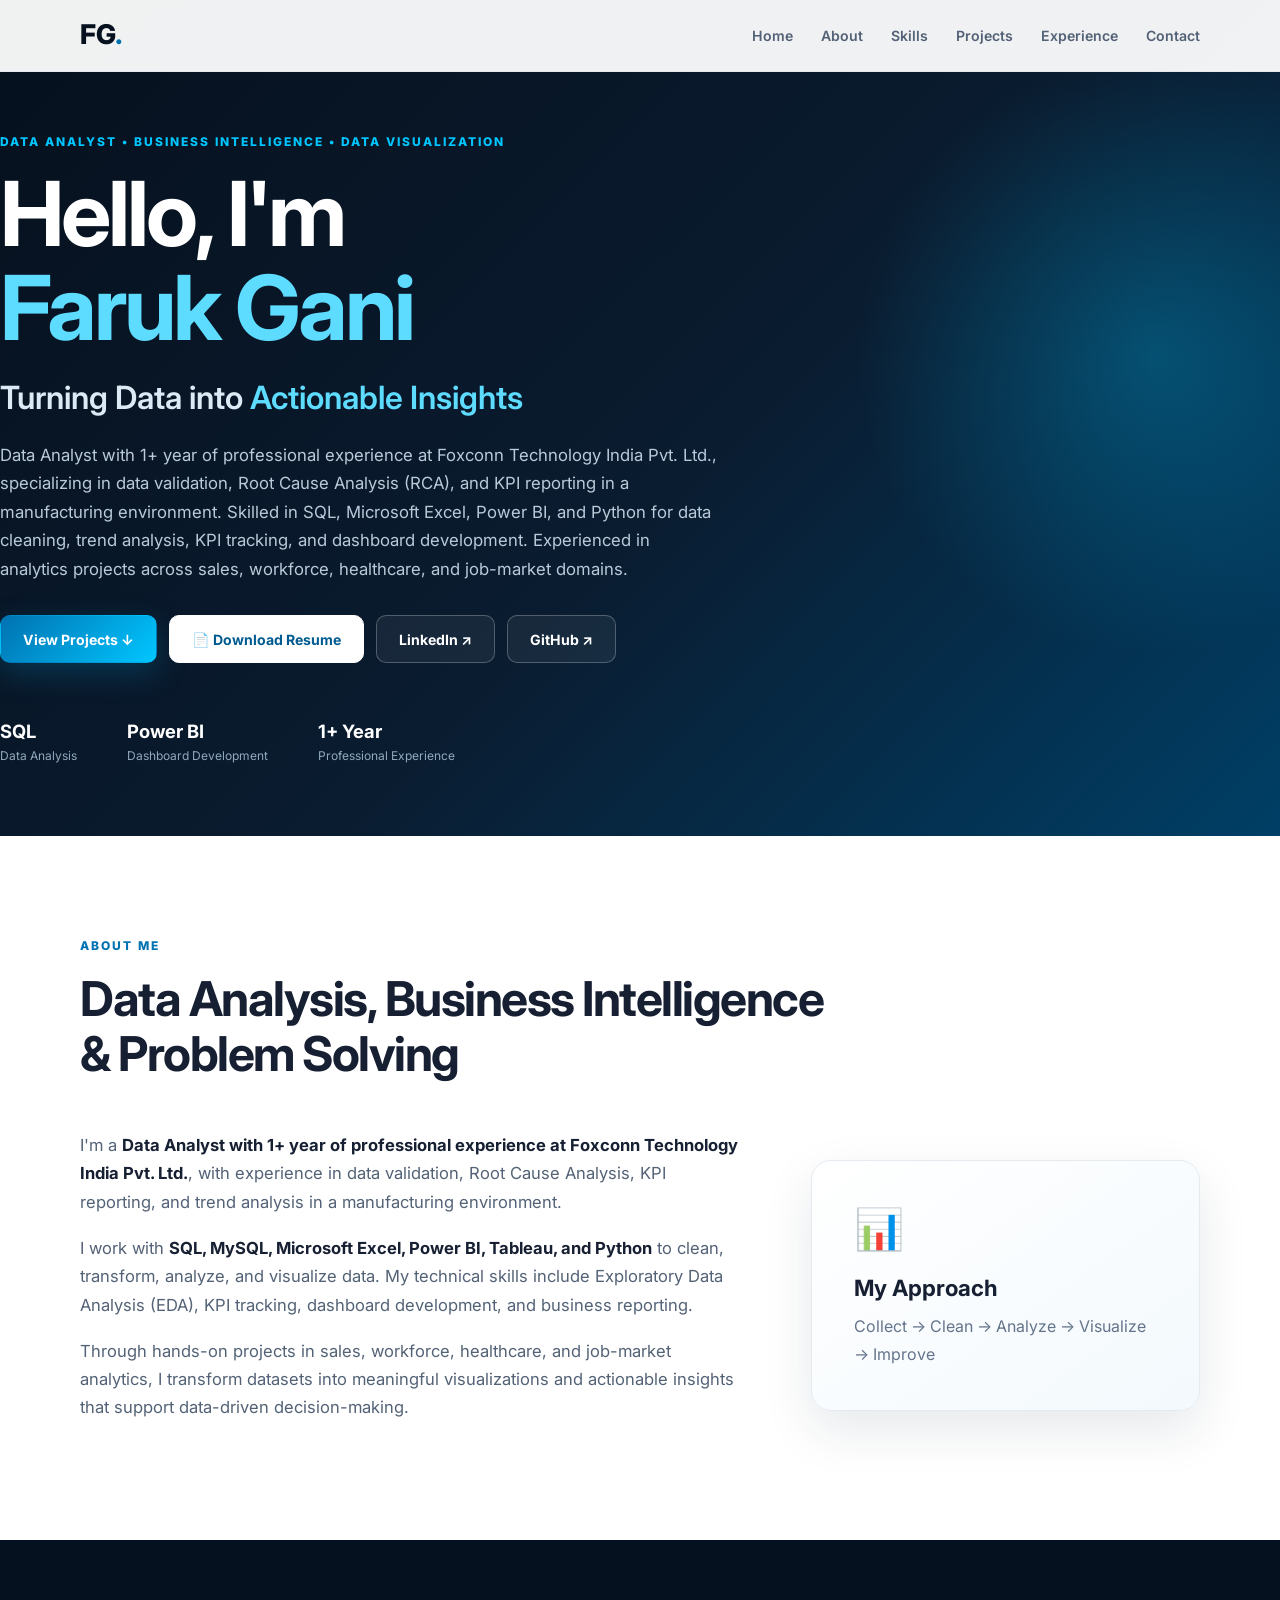
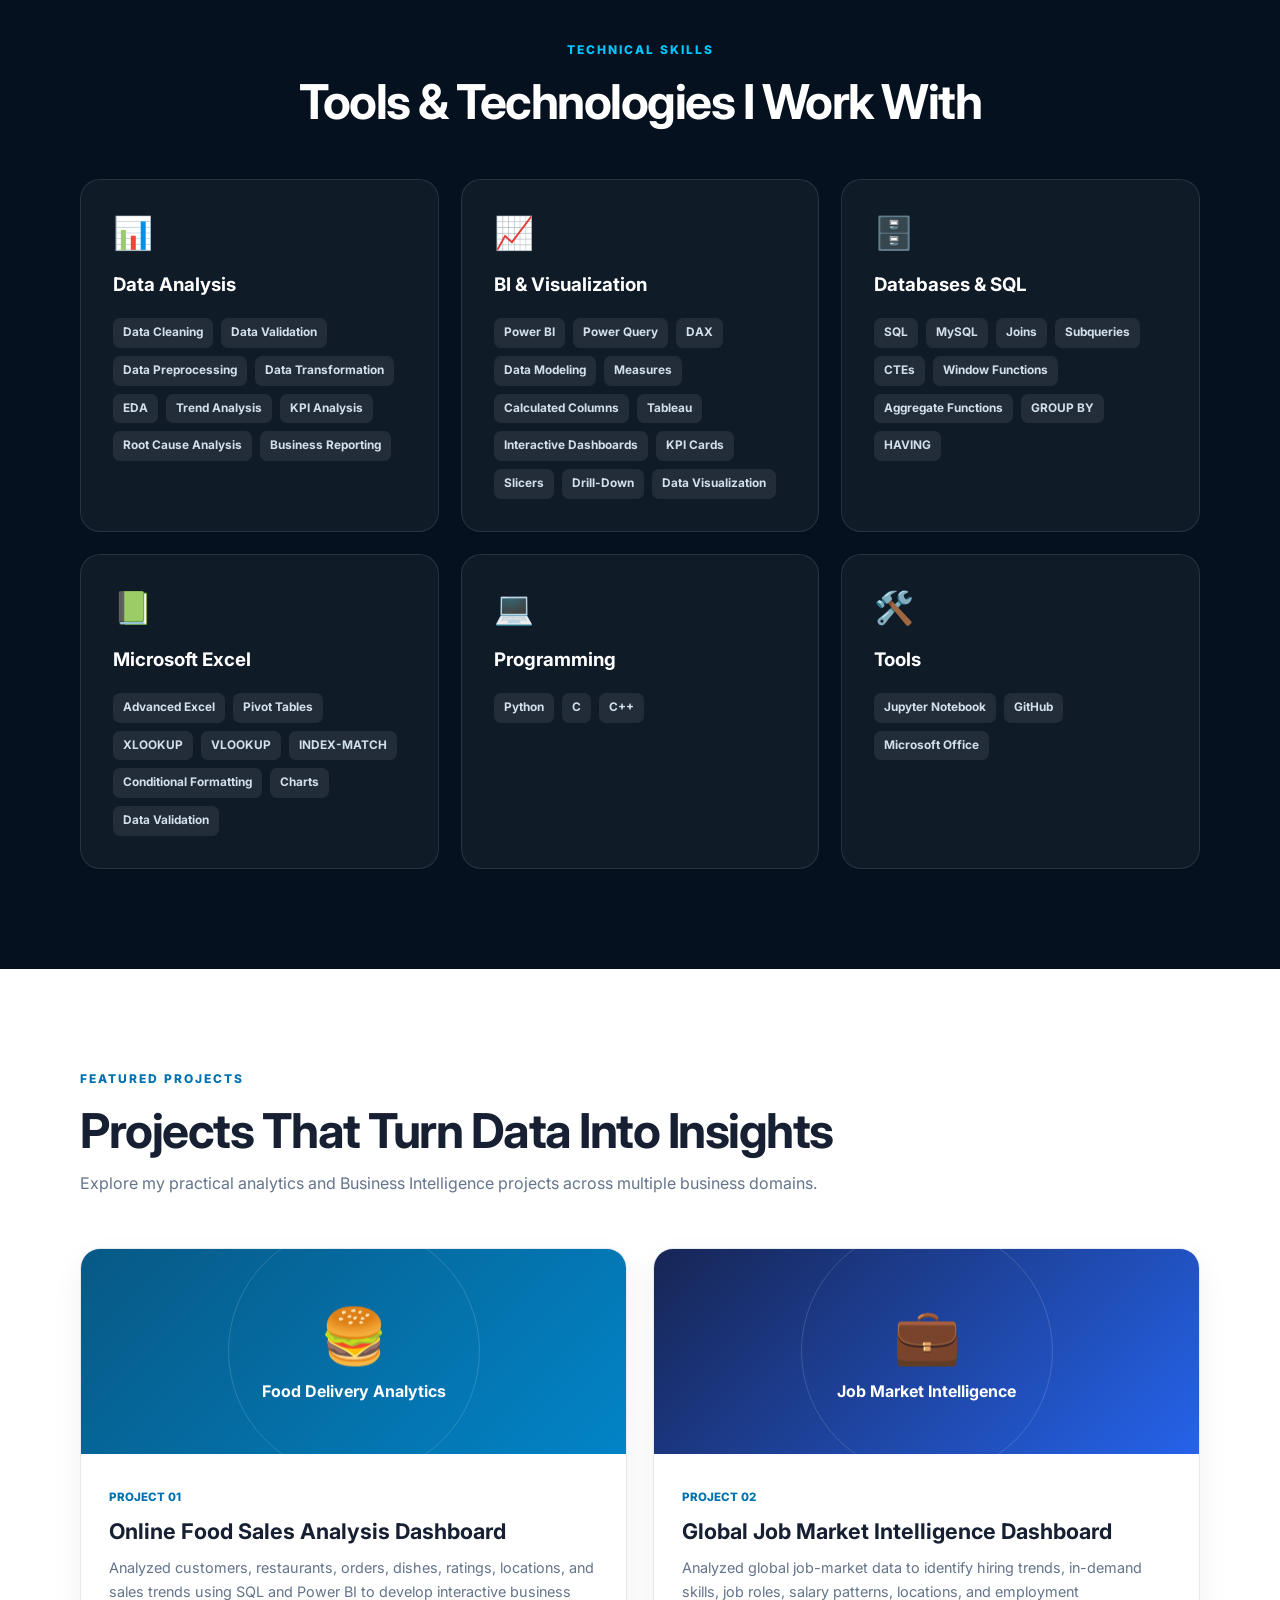
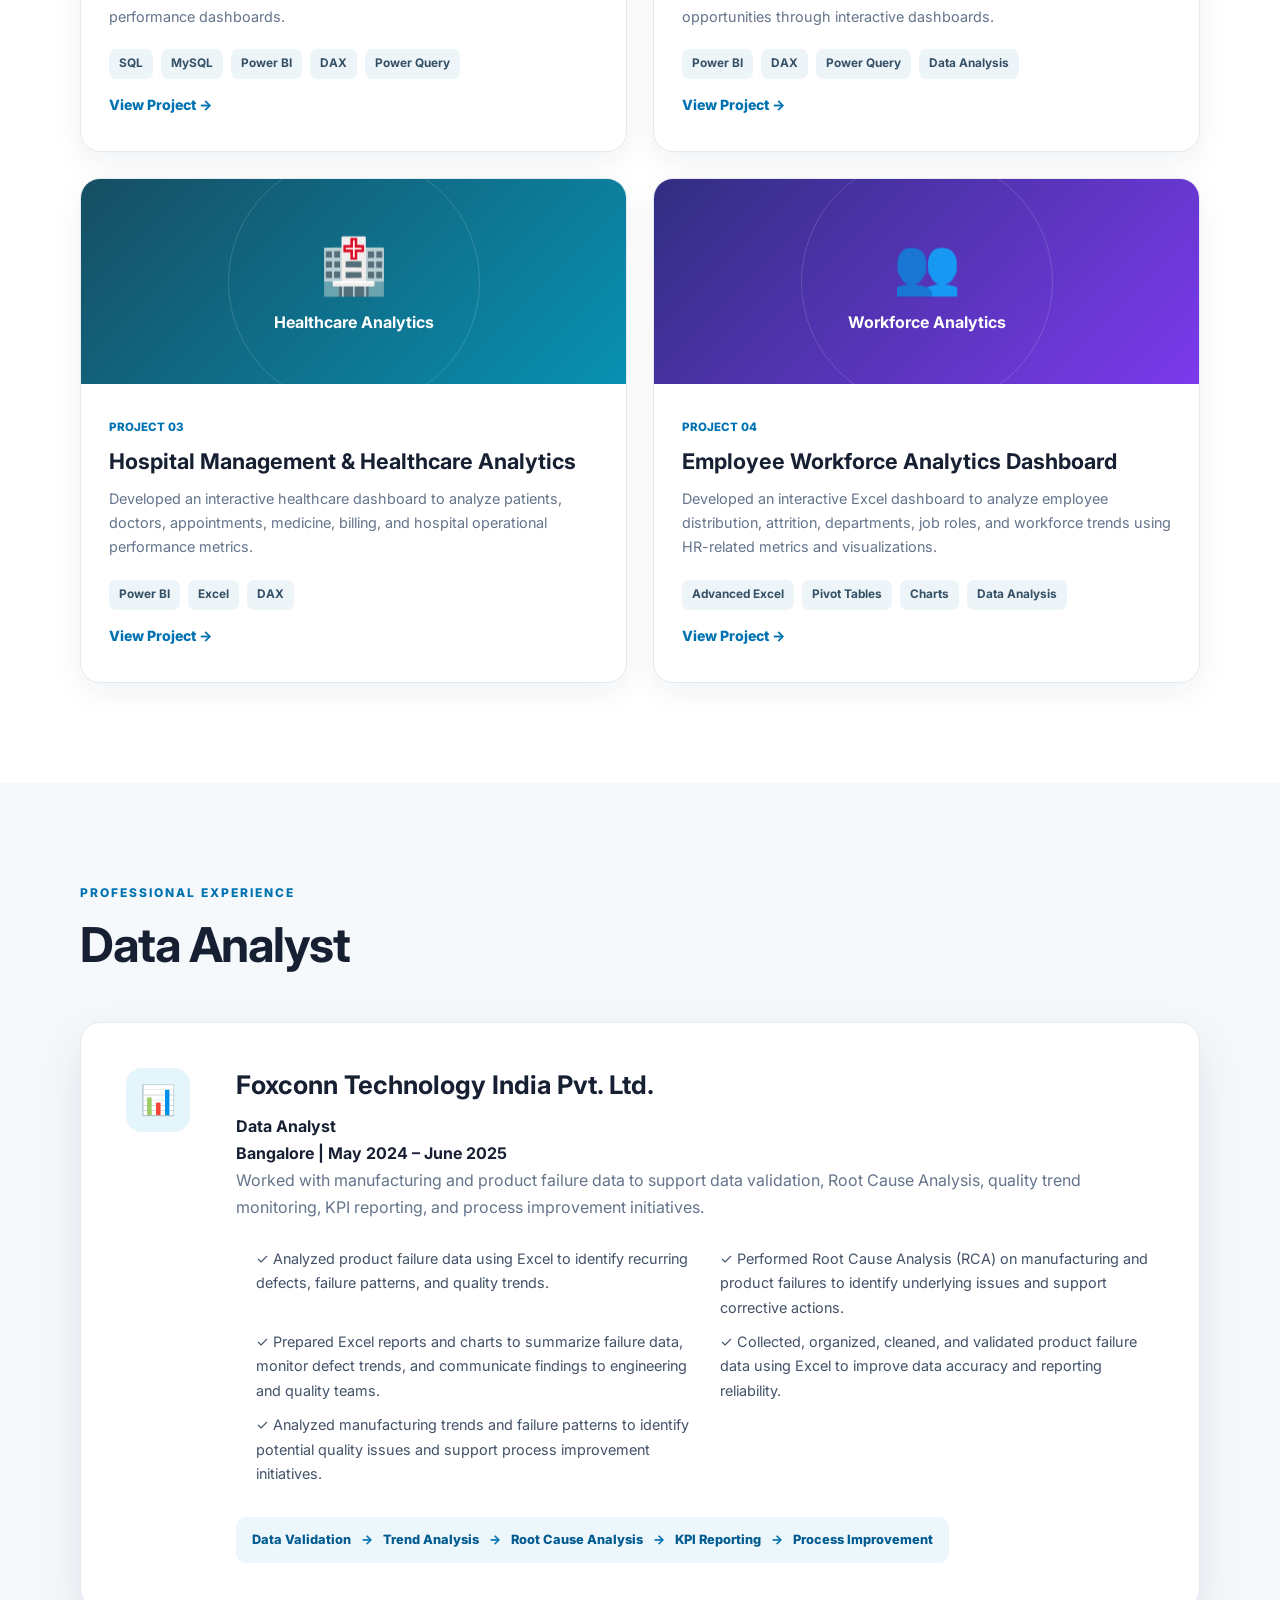
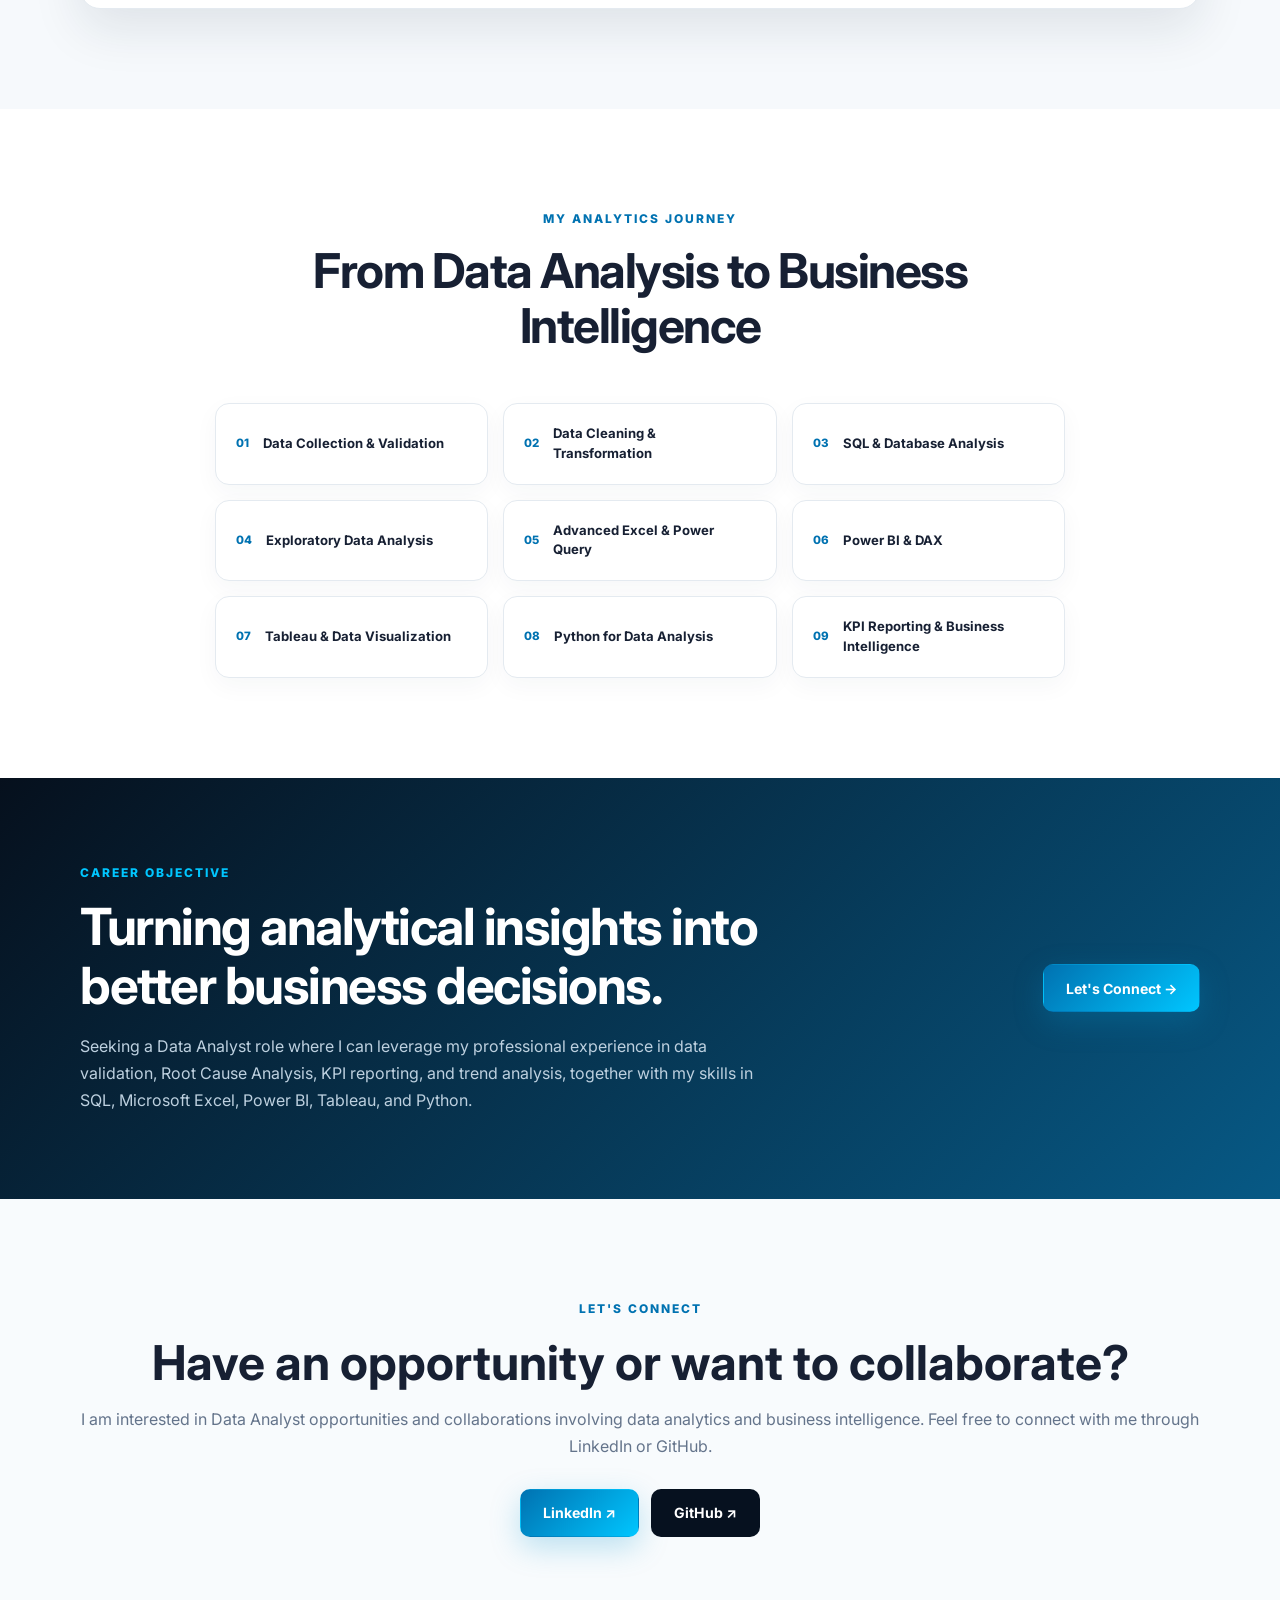
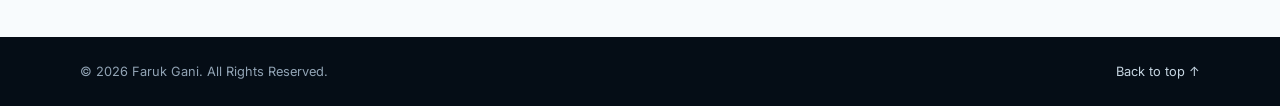
==== commit 2b8b343e: "Update index.html" ====
--- a/index.html
+++ b/index.html
@@ -99,7 +99,7 @@
                     View Projects ↓
                 </a>
 
-                <a href="Faruk-Gani-Resume.pdf"
+                <a href="Farukgani_CV.pdf"
                    download
                    class="btn btn-resume">
                     📄 Download Resume
--- a/style.css
+++ b/style.css
@@ -1,9 +1,9 @@
+
 /* =========================================================
    GLOBAL VARIABLES
 ========================================================= */
 
 :root {
-
     --primary: #0072b1;
     --primary-dark: #005b91;
     --accent: #00c6ff;
@@ -19,63 +19,86 @@
 
     --border: #e4eaf0;
 
-    --shadow:
-        0 20px 50px rgba(15, 35, 60, 0.10);
+    --shadow: 0 20px 50px rgba(15, 35, 60, 0.10);
 
     --radius: 20px;
-
-}
-
-
-/* =========================================================
-   RESET
+    --navbar-height: 72px;
+
+    --transition: 0.25s ease;
+}
+
+
+/* =========================================================
+   RESET & BASE STYLES
 ========================================================= */
 
 * {
-
     margin: 0;
     padding: 0;
-
     box-sizing: border-box;
-
-}
-
+}
 
 html {
-
     scroll-behavior: smooth;
-
-    scroll-padding-top: 80px;
-
-}
-
+    scroll-padding-top: calc(var(--navbar-height) + 12px);
+}
 
 body {
-
     font-family: "Inter", sans-serif;
-
     color: var(--text);
-
     background: var(--white);
-
     line-height: 1.7;
-
-}
-
+    overflow-wrap: break-word;
+    -webkit-font-smoothing: antialiased;
+}
+
+img,
+svg,
+video {
+    max-width: 100%;
+    height: auto;
+}
 
 a {
-
+    color: inherit;
     text-decoration: none;
-
-    color: inherit;
-
-}
-
+}
+
+button,
+input,
+textarea,
+select {
+    font: inherit;
+}
 
 button {
-
-    font-family: inherit;
-
+    cursor: pointer;
+}
+
+ul,
+ol {
+    padding-left: 1.25rem;
+}
+
+::selection {
+    color: var(--white);
+    background: var(--primary);
+}
+
+
+/* =========================================================
+   ACCESSIBILITY
+========================================================= */
+
+a:focus-visible,
+button:focus-visible {
+    outline: 3px solid var(--accent);
+    outline-offset: 4px;
+}
+
+button:disabled {
+    opacity: 0.6;
+    cursor: not-allowed;
 }
 
 
@@ -84,11 +107,8 @@
 ========================================================= */
 
 .container {
-
     width: min(1120px, 92%);
-
-    margin: 0 auto;
-
+    margin-inline: auto;
 }
 
 
@@ -97,105 +117,67 @@
 ========================================================= */
 
 .navbar {
-
     position: fixed;
-
     top: 0;
-
     left: 0;
-
     width: 100%;
-
-    height: 72px;
-
+    height: var(--navbar-height);
     z-index: 1000;
 
-    background:
-        rgba(255, 255, 255, 0.94);
-
-    backdrop-filter:
-        blur(15px);
-
-    border-bottom:
-        1px solid rgba(228, 234, 240, 0.9);
-
-}
-
+    background: rgba(255, 255, 255, 0.94);
+    -webkit-backdrop-filter: blur(15px);
+    backdrop-filter: blur(15px);
+
+    border-bottom: 1px solid rgba(228, 234, 240, 0.9);
+}
 
 .nav-container {
-
-    height: 72px;
-
+    height: 100%;
     display: flex;
-
     align-items: center;
-
     justify-content: space-between;
-
-}
-
+    gap: 20px;
+}
 
 .logo {
-
+    flex-shrink: 0;
     font-size: 1.7rem;
-
     font-weight: 800;
-
     color: var(--dark);
-
-}
-
+    letter-spacing: -0.5px;
+}
 
 .logo span {
-
     color: var(--primary);
-
-}
-
+}
 
 .nav-links {
-
     display: flex;
-
     align-items: center;
-
+    justify-content: flex-end;
     gap: 28px;
-
-}
-
+}
 
 .nav-links a {
-
     font-size: 0.88rem;
-
     font-weight: 600;
-
     color: #526176;
-
-    transition: 0.25s ease;
-
-}
-
+    transition: color var(--transition);
+}
 
 .nav-links a:hover {
-
     color: var(--primary);
-
-}
-
+}
 
 .menu-toggle {
-
     display: none;
-
     border: none;
-
     background: transparent;
-
+    color: var(--dark);
     font-size: 1.7rem;
-
-    cursor: pointer;
-
+    line-height: 1;
+    padding: 8px;
+    border-radius: 8px;
 }
 
 
@@ -204,139 +186,92 @@
 ========================================================= */
 
 .hero {
-
     min-height: 760px;
-
-    padding-top: 72px;
+    padding: calc(var(--navbar-height) + 60px) 0 70px;
 
     display: flex;
-
     align-items: center;
 
     position: relative;
-
+    isolation: isolate;
     overflow: hidden;
 
-    color: white;
-
-    background:
-        linear-gradient(
-            135deg,
-            #06101d 0%,
-            #0a1c30 55%,
-            #003f66 100%
-        );
-
-}
-
+    color: var(--white);
+
+    background: linear-gradient(
+        135deg,
+        #06101d 0%,
+        #0a1c30 55%,
+        #003f66 100%
+    );
+}
 
 .hero-glow {
-
     position: absolute;
+    z-index: -1;
 
     width: 650px;
-
     height: 650px;
-
     right: -200px;
-
     top: 30px;
 
     border-radius: 50%;
-
-    background:
-        radial-gradient(
-            circle,
-            rgba(0, 198, 255, 0.25),
-            transparent 65%
-        );
-
-}
-
+    pointer-events: none;
+
+    background: radial-gradient(
+        circle,
+        rgba(0, 198, 255, 0.25),
+        transparent 65%
+    );
+}
 
 .hero-container {
-
     position: relative;
-
-    z-index: 2;
-
-}
-
+    z-index: 1;
+    width: 100%;
+}
 
 .hero-content {
-
     max-width: 900px;
-
-}
-
+}
 
 .eyebrow {
-
     color: var(--accent);
-
     font-size: 0.75rem;
-
     font-weight: 800;
-
     letter-spacing: 2px;
-
     margin-bottom: 15px;
-
-}
-
+}
 
 .hero h1 {
-
-    font-size:
-        clamp(3rem, 7vw, 5.6rem);
-
+    font-size: clamp(3rem, 7vw, 5.6rem);
     line-height: 1.05;
-
     letter-spacing: -3px;
-
     margin-bottom: 20px;
-
-}
-
+    overflow-wrap: normal;
+}
 
 .hero h1 span {
-
     display: block;
-
     color: #5edcff;
-
-}
-
+}
 
 .hero h2 {
-
-    font-size:
-        clamp(1.35rem, 3vw, 2rem);
-
+    font-size: clamp(1.35rem, 3vw, 2rem);
+    line-height: 1.35;
     font-weight: 600;
-
     color: #dceaf5;
-
     margin-bottom: 22px;
-
-}
-
+}
 
 .hero h2 span {
-
     color: #5edcff;
-
-}
-
+}
 
 .hero-description {
-
     max-width: 720px;
-
     color: #b9cad9;
-
     font-size: 1.05rem;
-
 }
 
 
@@ -345,89 +280,85 @@
 ========================================================= */
 
 .hero-buttons {
-
     display: flex;
-
     flex-wrap: wrap;
-
     gap: 12px;
-
     margin-top: 32px;
-
-}
-
+}
 
 .btn {
-
     min-height: 48px;
-
-    padding:
-        0 22px;
+    padding: 12px 22px;
 
     display: inline-flex;
-
     justify-content: center;
-
     align-items: center;
-
+    gap: 8px;
+
+    border: 1px solid transparent;
     border-radius: 10px;
 
     font-size: 0.88rem;
-
     font-weight: 700;
+    line-height: 1.4;
+    text-align: center;
 
     transition:
-        transform 0.25s ease,
-        box-shadow 0.25s ease;
-
-}
-
+        transform var(--transition),
+        box-shadow var(--transition),
+        background-color var(--transition),
+        color var(--transition),
+        border-color var(--transition);
+}
 
 .btn:hover {
-
-    transform:
-        translateY(-3px);
-
-}
-
+    transform: translateY(-3px);
+}
 
 .btn-primary {
-
-    color: white;
-
-    background:
-        linear-gradient(
-            135deg,
-            var(--primary),
-            var(--accent)
-        );
-
-    box-shadow:
-        0 10px 30px
-        rgba(0, 146, 205, 0.25);
-
-}
-
+    color: var(--white);
+    background: linear-gradient(
+        135deg,
+        var(--primary),
+        var(--accent)
+    );
+
+    box-shadow: 0 10px 30px rgba(0, 146, 205, 0.25);
+}
+
+.btn-primary:hover {
+    box-shadow: 0 14px 35px rgba(0, 146, 205, 0.35);
+}
 
 .btn-outline {
-
-    color: white;
-
-    border:
-        1px solid rgba(255,255,255,0.25);
-
-    background:
-        rgba(255,255,255,0.06);
-
-}
-
+    color: var(--white);
+    border-color: rgba(255, 255, 255, 0.25);
+    background: rgba(255, 255, 255, 0.06);
+}
+
+.btn-outline:hover {
+    border-color: rgba(255, 255, 255, 0.55);
+    background: rgba(255, 255, 255, 0.12);
+}
 
 .btn-dark {
-
-    color: white;
-
+    color: var(--white);
     background: var(--dark);
-
+}
+
+.btn-dark:hover {
+    background: var(--primary-dark);
+}
+
+.btn-resume {
+    color: var(--primary-dark);
+    background: var(--white);
+    border-color: var(--white);
+}
+
+.btn-resume:hover {
+    color: var(--primary);
+    background: #eaf8ff;
 }
 
 
@@ -436,40 +367,25 @@
 ========================================================= */
 
 .quick-stats {
-
     display: flex;
-
     flex-wrap: wrap;
-
     gap: 50px;
-
     margin-top: 55px;
-
-}
-
+}
 
 .stat {
-
     display: flex;
-
     flex-direction: column;
-
-}
-
+}
 
 .stat strong {
-
     font-size: 1.15rem;
-
-}
-
+    line-height: 1.5;
+}
 
 .stat span {
-
     color: #91a9bd;
-
     font-size: 0.75rem;
-
 }
 
 
@@ -478,90 +394,54 @@
 ========================================================= */
 
 .section {
-
-    padding:
-        100px 0;
-
-}
-
+    padding: 100px 0;
+}
 
 .section-dark {
-
     background: var(--dark);
-
-    color: white;
-
-}
-
+    color: var(--white);
+}
 
 .section-light {
-
     background: var(--light);
-
-}
-
+}
 
 .section-heading {
-
     max-width: 760px;
-
     margin-bottom: 50px;
-
-}
-
+}
 
 .section-heading.center {
-
     text-align: center;
-
-    margin-left: auto;
-
-    margin-right: auto;
-
-}
-
+    margin-inline: auto;
+}
 
 .section-label {
-
     color: var(--primary);
-
     font-size: 0.75rem;
-
     font-weight: 800;
-
     letter-spacing: 2px;
-
     margin-bottom: 14px;
-
-}
-
+}
 
 .section-dark .section-label,
 .career-section .section-label {
-
     color: var(--accent);
-
-}
-
+}
 
 .section-heading h2 {
-
-    font-size:
-        clamp(2rem, 4vw, 3rem);
-
+    font-size: clamp(2rem, 4vw, 3rem);
     line-height: 1.15;
-
     letter-spacing: -1.5px;
-
     margin-bottom: 12px;
-
-}
-
+}
 
 .section-heading > p:not(.section-label) {
-
     color: var(--text-light);
-
+}
+
+.section-dark .section-heading > p:not(.section-label) {
+    color: #b9cad9;
 }
 
 
@@ -570,80 +450,51 @@
 ========================================================= */
 
 .about-grid {
-
     display: grid;
-
-    grid-template-columns:
-        1.7fr 1fr;
-
+    grid-template-columns: 1.7fr 1fr;
     gap: 70px;
-
     align-items: center;
-
-}
-
+}
 
 .about-text p {
-
     color: #536276;
-
     font-size: 1.04rem;
-
     margin-bottom: 18px;
-
-}
-
+}
 
 .about-text strong {
-
     color: var(--text);
-
-}
-
+}
 
 .about-card {
-
     padding: 42px;
 
-    border:
-        1px solid var(--border);
-
+    border: 1px solid var(--border);
     border-radius: var(--radius);
 
-    background:
-        linear-gradient(
-            145deg,
-            #ffffff,
-            #f3f9fd
-        );
+    background: linear-gradient(
+        145deg,
+        #ffffff,
+        #f3f9fd
+    );
 
     box-shadow: var(--shadow);
-
-}
-
+}
 
 .about-icon {
-
     font-size: 2.5rem;
-
+    line-height: 1.3;
     margin-bottom: 18px;
-
-}
-
+}
 
 .about-card h3 {
-
     font-size: 1.4rem;
-
+    line-height: 1.35;
     margin-bottom: 10px;
-
-}
-
+}
 
 .about-card p {
-
     color: var(--text-light);
-
 }
 
 
@@ -652,100 +503,66 @@
 ========================================================= */
 
 .skills-grid {
-
     display: grid;
-
-    grid-template-columns:
-        repeat(3, 1fr);
-
+    grid-template-columns: repeat(3, minmax(0, 1fr));
     gap: 22px;
-
-}
-
+}
 
 .skill-card {
-
+    min-width: 0;
     padding: 32px;
 
-    border:
-        1px solid
-        rgba(255,255,255,0.1);
-
+    border: 1px solid rgba(255, 255, 255, 0.1);
     border-radius: var(--radius);
 
-    background:
-        rgba(255,255,255,0.045);
+    background: rgba(255, 255, 255, 0.045);
 
     transition:
-        transform 0.25s ease,
-        border 0.25s ease;
-
-}
-
+        transform var(--transition),
+        border-color var(--transition),
+        background-color var(--transition);
+}
 
 .skill-card:hover {
-
-    transform:
-        translateY(-6px);
-
-    border-color:
-        rgba(0,198,255,0.45);
-
-}
-
+    transform: translateY(-6px);
+    border-color: rgba(0, 198, 255, 0.45);
+    background: rgba(255, 255, 255, 0.065);
+}
 
 .skill-icon {
-
     font-size: 2rem;
-
+    line-height: 1.3;
     margin-bottom: 18px;
-
-}
-
+}
 
 .skill-card h3 {
-
+    line-height: 1.4;
     margin-bottom: 20px;
-
-}
-
+}
 
 .tags {
-
     display: flex;
-
     flex-wrap: wrap;
-
     gap: 8px;
-
-}
-
+}
 
 .tags span {
-
-    padding:
-        6px 10px;
+    display: inline-block;
+    max-width: 100%;
+    padding: 6px 10px;
 
     border-radius: 7px;
-
     background: #eef5f9;
-
     color: #345066;
 
     font-size: 0.74rem;
-
     font-weight: 700;
-
-}
-
+    line-height: 1.5;
+}
 
 .section-dark .tags span {
-
-    background:
-        rgba(255,255,255,0.08);
-
+    background: rgba(255, 255, 255, 0.08);
     color: #d1e0eb;
-
 }
 
 
@@ -754,219 +571,124 @@
 ========================================================= */
 
 .projects-grid {
-
     display: grid;
-
-    grid-template-columns:
-        repeat(2, 1fr);
-
+    grid-template-columns: repeat(2, minmax(0, 1fr));
     gap: 26px;
-
-}
-
+}
 
 .project-card {
-
+    min-width: 0;
     overflow: hidden;
 
-    border:
-        1px solid var(--border);
-
+    border: 1px solid var(--border);
     border-radius: var(--radius);
 
-    background: white;
-
-    box-shadow:
-        0 10px 30px
-        rgba(20,40,70,0.06);
+    background: var(--white);
+    box-shadow: 0 10px 30px rgba(20, 40, 70, 0.06);
 
     transition:
         transform 0.3s ease,
         box-shadow 0.3s ease;
-
-}
-
+}
 
 .project-card:hover {
-
-    transform:
-        translateY(-7px);
-
+    transform: translateY(-7px);
     box-shadow: var(--shadow);
-
-}
-
+}
 
 .project-image {
-
-    height: 205px;
+    min-height: 205px;
+    padding: 24px;
 
     display: flex;
-
     flex-direction: column;
-
     justify-content: center;
-
     align-items: center;
 
     position: relative;
-
+    isolation: isolate;
     overflow: hidden;
 
-    color: white;
-
-}
-
+    color: var(--white);
+    text-align: center;
+}
 
 .project-image::before {
-
     content: "";
-
     position: absolute;
+    z-index: -1;
 
     width: 250px;
-
     height: 250px;
 
+    border: 1px solid rgba(255, 255, 255, 0.15);
     border-radius: 50%;
-
-    border:
-        1px solid
-        rgba(255,255,255,0.15);
-
-}
-
+    pointer-events: none;
+}
 
 .project-icon {
-
-    position: relative;
-
-    z-index: 2;
-
     font-size: 3.4rem;
-
-}
-
+    line-height: 1.3;
+}
 
 .project-image h3 {
-
-    position: relative;
-
-    z-index: 2;
-
     margin-top: 10px;
-
     font-size: 1rem;
-
-}
-
+    line-height: 1.4;
+}
 
 .food {
-
-    background:
-        linear-gradient(
-            135deg,
-            #075985,
-            #0284c7
-        );
-
-}
-
+    background: linear-gradient(135deg, #075985, #0284c7);
+}
 
 .jobs {
-
-    background:
-        linear-gradient(
-            135deg,
-            #172554,
-            #2563eb
-        );
-
-}
-
+    background: linear-gradient(135deg, #172554, #2563eb);
+}
 
 .hospital {
-
-    background:
-        linear-gradient(
-            135deg,
-            #164e63,
-            #0891b2
-        );
-
-}
-
+    background: linear-gradient(135deg, #164e63, #0891b2);
+}
 
 .employee {
-
-    background:
-        linear-gradient(
-            135deg,
-            #312e81,
-            #7c3aed
-        );
-
-}
-
+    background: linear-gradient(135deg, #312e81, #7c3aed);
+}
 
 .project-content {
-
     padding: 28px;
-
-}
-
+}
 
 .project-number {
-
     color: var(--primary);
-
     font-size: 0.72rem;
-
     font-weight: 800;
-
-}
-
+}
 
 .project-content h3 {
-
     font-size: 1.35rem;
-
-    margin:
-        7px 0 10px;
-
-}
-
+    line-height: 1.4;
+    margin: 7px 0 10px;
+}
 
 .project-content p {
-
     color: var(--text-light);
-
     font-size: 0.9rem;
-
     margin-bottom: 20px;
-
-}
-
+}
 
 .project-link {
-
     display: inline-block;
-
-    margin-top: 22px;
+    margin-top: 8px;
+    padding: 6px 0;
 
     color: var(--primary);
-
     font-size: 0.88rem;
-
     font-weight: 800;
 
-}
-
+    transition: color var(--transition);
+}
 
 .project-link:hover {
-
     color: var(--primary-dark);
-
 }
 
 
@@ -975,514 +697,481 @@
 ========================================================= */
 
 .experience-card {
-
     display: grid;
-
-    grid-template-columns:
-        80px 1fr;
-
+    grid-template-columns: 80px minmax(0, 1fr);
     gap: 30px;
 
     padding: 45px;
 
-    border:
-        1px solid var(--border);
-
+    border: 1px solid var(--border);
     border-radius: var(--radius);
 
-    background: white;
-
+    background: var(--white);
     box-shadow: var(--shadow);
-
-}
-
+}
 
 .experience-icon {
-
     width: 64px;
-
     height: 64px;
 
     display: grid;
-
     place-items: center;
 
     border-radius: 16px;
-
     background: #e4f6fc;
 
     font-size: 1.8rem;
-
-}
-
+}
+
+.experience-content {
+    min-width: 0;
+}
 
 .experience-content h3 {
-
     font-size: 1.6rem;
-
+    line-height: 1.35;
     margin-bottom: 10px;
-
-}
-
+}
 
 .experience-summary {
-
+    max-width: 850px;
     color: var(--text-light);
-
+}
+
+.experience-list {
+    display: grid;
+    grid-template-columns: repeat(2, minmax(0, 1fr));
+    gap: 10px 30px;
+
+    margin-top: 25px;
+    padding-left: 20px;
+
+    color: #435268;
+    font-size: 0.9rem;
+}
+
+.experience-list li {
+    padding-left: 3px;
+}
+
+.journey-line {
+    display: inline-block;
+    margin-top: 30px;
+    padding: 12px 16px;
+
+    border-radius: 10px;
+    background: #edf7fb;
+    color: var(--primary-dark);
+
+    font-size: 0.8rem;
+    font-weight: 800;
+}
+
+.journey-line span {
+    margin-inline: 7px;
+    color: var(--primary);
+}
+
+
+/* =========================================================
+   ANALYTICS JOURNEY
+========================================================= */
+
+.timeline {
     max-width: 850px;
-
-}
-
-
-.experience-list {
+    margin-inline: auto;
 
     display: grid;
-
-    grid-template-columns:
-        repeat(2, 1fr);
-
-    gap: 10px 30px;
-
-    margin-top: 25px;
-
-    color: #435268;
-
-    font-size: 0.9rem;
-
-}
-
-
-.journey-line {
-
-    display: inline-block;
-
-    margin-top: 30px;
-
-    padding:
-        12px 16px;
-
-    border-radius: 10px;
-
-    background: #edf7fb;
-
-    color: var(--primary-dark);
-
+    grid-template-columns: repeat(3, minmax(0, 1fr));
+    gap: 15px;
+}
+
+.timeline-item {
+    min-width: 0;
+    padding: 20px;
+
+    display: flex;
+    align-items: center;
+    gap: 14px;
+
+    border: 1px solid var(--border);
+    border-radius: 14px;
+
+    background: var(--white);
+    box-shadow: 0 8px 25px rgba(20, 40, 70, 0.04);
+
+    transition: transform var(--transition);
+}
+
+.timeline-item:hover {
+    transform: translateY(-4px);
+}
+
+.timeline-item span {
+    flex-shrink: 0;
+    color: var(--primary);
+    font-size: 0.72rem;
+    font-weight: 800;
+}
+
+.timeline-item strong {
+    font-size: 0.82rem;
+    line-height: 1.5;
+}
+
+
+/* =========================================================
+   CAREER
+========================================================= */
+
+.career-section {
+    padding: 85px 0;
+
+    background: linear-gradient(
+        135deg,
+        #06101d,
+        #075985
+    );
+
+    color: var(--white);
+}
+
+.career-container {
+    display: flex;
+    align-items: center;
+    justify-content: space-between;
+    gap: 50px;
+}
+
+.career-container > div {
+    min-width: 0;
+}
+
+.career-container h2 {
+    max-width: 700px;
+    font-size: clamp(2rem, 4vw, 3.2rem);
+    line-height: 1.15;
+    letter-spacing: -1.5px;
+    margin-bottom: 18px;
+}
+
+.career-container p:not(.section-label) {
+    max-width: 700px;
+    color: #bdd0df;
+}
+
+
+/* =========================================================
+   CONTACT
+========================================================= */
+
+.contact {
+    background: #f8fbfd;
+    text-align: center;
+}
+
+.contact h2 {
+    font-size: clamp(2rem, 4vw, 3rem);
+    line-height: 1.2;
+    margin-bottom: 15px;
+}
+
+.contact > .container > p:not(.section-label) {
+    color: var(--text-light);
+}
+
+.contact-buttons {
+    display: flex;
+    flex-wrap: wrap;
+    justify-content: center;
+    gap: 12px;
+    margin-top: 28px;
+}
+
+
+/* =========================================================
+   FOOTER
+========================================================= */
+
+footer {
+    background: #050d16;
+    color: #91a3b4;
+    padding: 24px 0;
     font-size: 0.8rem;
-
-    font-weight: 800;
-
-}
-
-
-.journey-line span {
-
-    margin:
-        0 7px;
-
-    color: var(--accent);
-
-}
-
-
-/* =========================================================
-   ANALYTICS JOURNEY
-========================================================= */
-
-.timeline {
-
-    max-width: 850px;
-
-    margin: auto;
-
-    display: grid;
-
-    grid-template-columns:
-        repeat(3, 1fr);
-
-    gap: 15px;
-
-}
-
-
-.timeline-item {
-
-    padding: 20px;
-
+}
+
+.footer-container {
     display: flex;
-
+    justify-content: space-between;
     align-items: center;
-
-    gap: 14px;
-
-    border:
-        1px solid var(--border);
-
-    border-radius: 14px;
-
-    background: white;
-
-    box-shadow:
-        0 8px 25px
-        rgba(20,40,70,0.04);
-
-    transition:
-        transform 0.25s ease;
-
-}
-
-
-.timeline-item:hover {
-
-    transform:
-        translateY(-4px);
-
-}
-
-
-.timeline-item span {
-
-    color: var(--primary);
-
-    font-size: 0.72rem;
-
-    font-weight: 800;
-
-}
-
-
-.timeline-item strong {
-
-    font-size: 0.82rem;
-
-}
-
-
-/* =========================================================
-   CAREER
-========================================================= */
-
-.career-section {
-
-    padding:
-        85px 0;
-
-    background:
-        linear-gradient(
-            135deg,
-            #06101d,
-            #075985
-        );
-
-    color: white;
-
-}
-
-
-.career-container {
-
-    display: flex;
-
-    align-items: center;
-
-    justify-content: space-between;
-
-    gap: 50px;
-
-}
-
-
-.career-container h2 {
-
-    max-width: 700px;
-
-    font-size:
-        clamp(2rem, 4vw, 3.2rem);
-
-    line-height: 1.15;
-
-    letter-spacing: -1.5px;
-
-    margin-bottom: 18px;
-
-}
-
-
-.career-container p:not(.section-label) {
-
-    max-width: 700px;
-
-    color: #bdd0df;
-
-}
-
-
-/* =========================================================
-   CONTACT
-========================================================= */
-
-.contact {
-
-    background: #f8fbfd;
-
-}
-
-
-.contact h2 {
-
-    font-size:
-        clamp(2rem, 4vw, 3rem);
-
-    line-height: 1.2;
-
-    margin-bottom: 15px;
-
-}
-
-
-.contact > .container > p:not(.section-label) {
-
-    color: var(--text-light);
-
-}
-
-
-.contact-buttons {
-
-    display: flex;
-
-    justify-content: center;
-
-    gap: 12px;
-
-    margin-top: 28px;
-
-}
-
-
-/* =========================================================
-   FOOTER
-========================================================= */
-
-footer {
-
-    background: #050d16;
-
-    color: #91a3b4;
-
-    padding:
-        24px 0;
-
-    font-size: 0.8rem;
-
-}
-
-
-.footer-container {
-
-    display: flex;
-
-    justify-content: space-between;
-
-    align-items: center;
-
-}
-
+    gap: 16px;
+}
+
+.footer-container p {
+    overflow-wrap: anywhere;
+}
 
 .footer-container a {
-
     color: #c6d5e1;
-
-}
-
+    transition: color var(--transition);
+}
 
 .footer-container a:hover {
-
-    color: white;
-
-}
-
-
-/* =========================================================
-   MOBILE NAVIGATION
+    color: var(--white);
+}
+
+
+/* =========================================================
+   TABLET & MOBILE NAVIGATION
 ========================================================= */
 
 @media (max-width: 900px) {
-
     .menu-toggle {
-
+        display: inline-flex;
+        align-items: center;
+        justify-content: center;
+    }
+
+    .nav-links {
+        position: absolute;
+        top: var(--navbar-height);
+        left: 0;
+        right: 0;
+        width: 100%;
+
+        display: none;
+        flex-direction: column;
+        align-items: stretch;
+        gap: 0;
+
+        max-height: calc(100dvh - var(--navbar-height));
+        overflow-y: auto;
+        padding: 12px 4% 20px;
+
+        background: var(--white);
+        border-bottom: 1px solid var(--border);
+        box-shadow: 0 15px 25px rgba(15, 35, 60, 0.08);
+    }
+
+    .nav-links.active {
+        display: flex;
+    }
+
+    .nav-links a {
         display: block;
-
-    }
-
-
-    .nav-links {
-
-        position: absolute;
-
-        top: 72px;
-
-        left: 0;
-
         width: 100%;
-
-        display: none;
-
+        padding: 12px 10px;
+        border-radius: 8px;
+    }
+
+    .nav-links a:hover {
+        background: var(--light);
+    }
+
+    .about-grid {
+        grid-template-columns: 1fr;
+        gap: 35px;
+    }
+
+    .skills-grid {
+        grid-template-columns: repeat(2, minmax(0, 1fr));
+    }
+
+    .projects-grid {
+        grid-template-columns: repeat(2, minmax(0, 1fr));
+    }
+
+    .timeline {
+        grid-template-columns: repeat(2, minmax(0, 1fr));
+    }
+
+    .career-container {
         flex-direction: column;
-
-        align-items: center;
-
-        padding: 25px;
-
-        background: white;
-
-        border-bottom:
-            1px solid var(--border);
-
-    }
-
-
-    .nav-links.active {
-
-        display: flex;
-
-    }
-
-
-    .about-grid {
-
+        align-items: flex-start;
+        gap: 28px;
+    }
+
+    .experience-card {
+        grid-template-columns: 64px minmax(0, 1fr);
+        gap: 22px;
+        padding: 32px;
+    }
+}
+
+
+/* =========================================================
+   SMALL MOBILE
+========================================================= */
+
+@media (max-width: 600px) {
+    html {
+        scroll-padding-top: calc(var(--navbar-height) + 8px);
+    }
+
+    .container {
+        width: 90%;
+    }
+
+    .section {
+        padding: 70px 0;
+    }
+
+    .section-heading {
+        margin-bottom: 35px;
+    }
+
+    .hero {
+        min-height: auto;
+        padding: 145px 0 65px;
+    }
+
+    .hero-glow {
+        width: 380px;
+        height: 380px;
+        right: -190px;
+        top: 70px;
+    }
+
+    .hero h1 {
+        font-size: clamp(2.6rem, 12vw, 4rem);
+        letter-spacing: -2px;
+        overflow-wrap: anywhere;
+    }
+
+    .hero h2 {
+        font-size: 1.35rem;
+    }
+
+    .hero-description {
+        font-size: 0.98rem;
+    }
+
+    .hero-buttons {
+        flex-direction: column;
+        align-items: stretch;
+    }
+
+    .hero-buttons .btn {
+        width: 100%;
+    }
+
+    .quick-stats {
+        gap: 20px 28px;
+        margin-top: 38px;
+    }
+
+    .stat {
+        min-width: 100px;
+    }
+
+    .about-card {
+        padding: 28px;
+    }
+
+    .skills-grid,
+    .projects-grid,
+    .timeline {
         grid-template-columns: 1fr;
-
-    }
-
-
-    .skills-grid {
-
+    }
+
+    .skill-card {
+        padding: 26px;
+    }
+
+    .project-image {
+        min-height: 180px;
+    }
+
+    .project-content {
+        padding: 24px;
+    }
+
+    .experience-card {
         grid-template-columns: 1fr;
-
-    }
-
-
-    .projects-grid {
-
+        gap: 20px;
+        padding: 26px;
+    }
+
+    .experience-content h3 {
+        font-size: 1.35rem;
+    }
+
+    .experience-list {
         grid-template-columns: 1fr;
-
-    }
-
-
-    .timeline {
-
-        grid-template-columns:
-            repeat(2, 1fr);
-
-    }
-
-
-    .career-container {
-
+        gap: 12px;
+        margin-top: 20px;
+    }
+
+    .journey-line {
+        line-height: 1.8;
+    }
+
+    .career-section {
+        padding: 65px 0;
+    }
+
+    .career-container h2 {
+        font-size: clamp(2rem, 9vw, 2.7rem);
+    }
+
+    .contact-buttons {
         flex-direction: column;
-
-        align-items: flex-start;
-
-    }
-
-}
-
-
-/* =========================================================
-   SMALL MOBILE
-========================================================= */
-
-@media (max-width: 600px) {
-
-    .section {
-
-        padding:
-            70px 0;
-
-    }
-
-
-    .hero {
-
-        min-height: 700px;
-
-    }
-
+        align-items: stretch;
+    }
+
+    .contact-buttons .btn {
+        width: 100%;
+    }
+
+    .footer-container {
+        flex-direction: column;
+        gap: 10px;
+        text-align: center;
+    }
+}
+
+
+/* =========================================================
+   VERY SMALL SCREENS
+========================================================= */
+
+@media (max-width: 360px) {
+    .logo {
+        font-size: 1.45rem;
+    }
 
     .hero h1 {
-
-        letter-spacing: -2px;
-
-    }
-
-
-    .hero-buttons {
-
-        flex-direction: column;
-
-        align-items: stretch;
-
-    }
-
+        font-size: 2.45rem;
+    }
 
     .quick-stats {
-
-        gap: 22px;
-
-    }
-
-
+        gap: 18px;
+    }
+
+    .stat {
+        min-width: 85px;
+    }
+
+    .about-card,
+    .skill-card,
+    .project-content,
     .experience-card {
-
-        grid-template-columns: 1fr;
-
-        padding: 28px;
-
-    }
-
-
-    .experience-list {
-
-        grid-template-columns: 1fr;
-
-    }
-
-
-    .timeline {
-
-        grid-template-columns: 1fr;
-
-    }
-
-
-    .contact-buttons {
-
-        flex-direction: column;
-
-        align-items: stretch;
-
-    }
-
-
-    .footer-container {
-
-        flex-direction: column;
-
-        gap: 10px;
-
-        text-align: center;
-
-    }
-
-}
-
-.btn-resume {
-    background: white;
-    color: var(--primary-dark);
-    border: 1px solid white;
-}
-
-.btn-resume:hover {
-    background: #eaf8ff;
-    color: var(--primary);
-}+        padding: 22px;
+    }
+}
+
+
+/* =========================================================
+   REDUCED MOTION ACCESSIBILITY
+========================================================= */
+
+@media (prefers-reduced-motion: reduce) {
+    *,
+    *::before,
+    *::after {
+        scroll-behavior: auto !important;
+        animation-duration: 0.01ms !important;
+        animation-iteration-count: 1 !important;
+        transition-duration: 0.01ms !important;
+    }
+}
